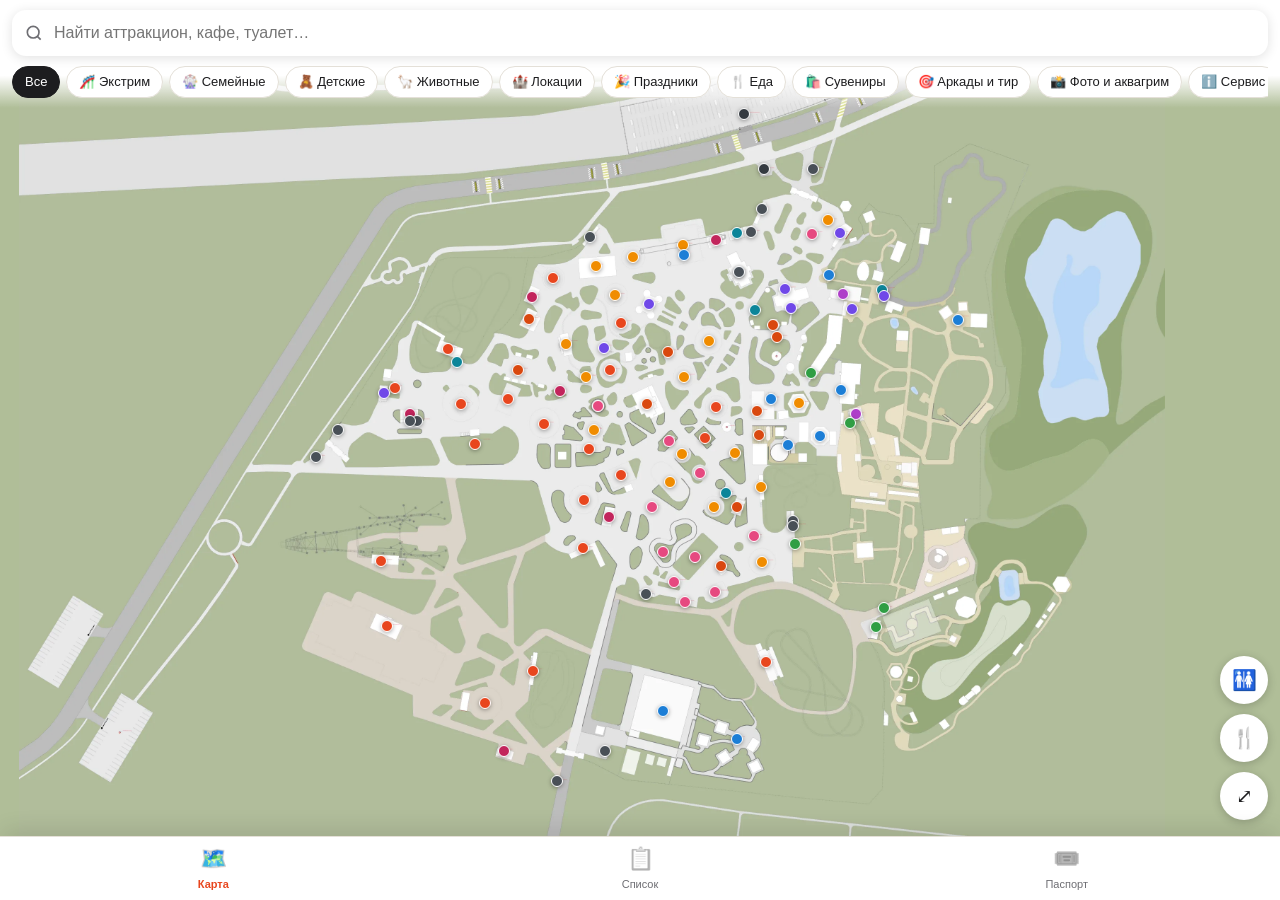
==== index.html @ 77285cb1 "api init" ====
<!doctype html>
<html lang="ru">
<head>
  <meta charset="utf-8">
  <meta name="viewport" content="width=device-width, initial-scale=1, maximum-scale=1, viewport-fit=cover">
  <meta name="theme-color" content="#e8461e">
  <meta name="apple-mobile-web-app-capable" content="yes">
  <meta name="apple-mobile-web-app-status-bar-style" content="black-translucent">
  <meta name="apple-mobile-web-app-title" content="Сказка">
  <title>Карта парка «Сказка»</title>
  <link rel="manifest" href="manifest.webmanifest">
  <link rel="icon" href="assets/icon-192.png">
  <link rel="apple-touch-icon" href="assets/icon-192.png">
  <link rel="stylesheet" href="vendor/leaflet/leaflet.css">
  <link rel="stylesheet" href="style.css">
</head>
<body>
  <header class="top">
    <div class="search">
      <svg viewBox="0 0 24 24" aria-hidden="true"><circle cx="11" cy="11" r="7"/><path d="m20 20-4-4"/></svg>
      <input id="q" type="search" placeholder="Найти аттракцион, кафе, туалет…" autocomplete="off">
      <button id="q-clear" class="icon-btn" aria-label="Очистить" hidden>×</button>
    </div>
    <div id="chips" class="chips" role="toolbar" aria-label="Категории"></div>
  </header>

  <main>
    <section id="view-map" class="view active">
      <div id="map"></div>
      <div class="fabs">
        <button class="fab" data-nearest="service" title="Ближайший туалет">🚻</button>
        <button class="fab" data-nearest="food" title="Ближайшее кафе">🍴</button>
        <button class="fab" id="fit" title="Весь парк">⤢</button>
      </div>
    </section>

    <section id="view-list" class="view">
      <div id="list" class="list"></div>
    </section>

    <section id="view-passport" class="view">
      <div class="passport">
        <div class="pass-head">
          <div class="pass-title">Сказочный паспорт</div>
          <p>Отмечайтесь на настоящих аттракционах парка и получайте бонусы в онлайн-игре «Парк Сказка».</p>
          <div class="progress"><div id="pass-bar"></div></div>
          <div id="pass-count" class="pass-count"></div>
        </div>
        <div id="rewards" class="rewards"></div>
        <h3>Мои отметки</h3>
        <div id="stamps" class="stamps"></div>
        <h3>Мой план на день</h3>
        <div id="plan" class="list compact"></div>
      </div>
    </section>
  </main>

  <div id="sheet" class="sheet" aria-hidden="true">
    <div class="grip"></div>
    <button id="sheet-close" class="icon-btn close" aria-label="Закрыть">×</button>
    <div id="sheet-body"></div>
  </div>

  <div id="toast" class="toast" role="status"></div>

  <nav class="tabs">
    <button class="tab active" data-view="map"><span>🗺️</span>Карта</button>
    <button class="tab" data-view="list"><span>📋</span>Список</button>
    <button class="tab" data-view="passport"><span>🎟️</span>Паспорт<b id="badge" hidden></b></button>
  </nav>

  <script src="vendor/leaflet/leaflet.js"></script>
  <script src="data.js"></script>
  <script src="app.js"></script>
</body>
</html>
---- vendor/leaflet/leaflet.css ----
/* required styles */

.leaflet-pane,
.leaflet-tile,
.leaflet-marker-icon,
.leaflet-marker-shadow,
.leaflet-tile-container,
.leaflet-pane > svg,
.leaflet-pane > canvas,
.leaflet-zoom-box,
.leaflet-image-layer,
.leaflet-layer {
	position: absolute;
	left: 0;
	top: 0;
	}
.leaflet-container {
	overflow: hidden;
	}
.leaflet-tile,
.leaflet-marker-icon,
.leaflet-marker-shadow {
	-webkit-user-select: none;
	   -moz-user-select: none;
	        user-select: none;
	  -webkit-user-drag: none;
	}
/* Prevents IE11 from highlighting tiles in blue */
.leaflet-tile::selection {
	background: transparent;
}
/* Safari renders non-retina tile on retina better with this, but Chrome is worse */
.leaflet-safari .leaflet-tile {
	image-rendering: -webkit-optimize-contrast;
	}
/* hack that prevents hw layers "stretching" when loading new tiles */
.leaflet-safari .leaflet-tile-container {
	width: 1600px;
	height: 1600px;
	-webkit-transform-origin: 0 0;
	}
.leaflet-marker-icon,
.leaflet-marker-shadow {
	display: block;
	}
/* .leaflet-container svg: reset svg max-width decleration shipped in Joomla! (joomla.org) 3.x */
/* .leaflet-container img: map is broken in FF if you have max-width: 100% on tiles */
.leaflet-container .leaflet-overlay-pane svg {
	max-width: none !important;
	max-height: none !important;
	}
.leaflet-container .leaflet-marker-pane img,
.leaflet-container .leaflet-shadow-pane img,
.leaflet-container .leaflet-tile-pane img,
.leaflet-container img.leaflet-image-layer,
.leaflet-container .leaflet-tile {
	max-width: none !important;
	max-height: none !important;
	width: auto;
	padding: 0;
	}

.leaflet-container img.leaflet-tile {
	/* See: https://bugs.chromium.org/p/chromium/issues/detail?id=600120 */
	mix-blend-mode: plus-lighter;
}

.leaflet-container.leaflet-touch-zoom {
	-ms-touch-action: pan-x pan-y;
	touch-action: pan-x pan-y;
	}
.leaflet-container.leaflet-touch-drag {
	-ms-touch-action: pinch-zoom;
	/* Fallback for FF which doesn't support pinch-zoom */
	touch-action: none;
	touch-action: pinch-zoom;
}
.leaflet-container.leaflet-touch-drag.leaflet-touch-zoom {
	-ms-touch-action: none;
	touch-action: none;
}
.leaflet-container {
	-webkit-tap-highlight-color: transparent;
}
.leaflet-container a {
	-webkit-tap-highlight-color: rgba(51, 181, 229, 0.4);
}
.leaflet-tile {
	filter: inherit;
	visibility: hidden;
	}
.leaflet-tile-loaded {
	visibility: inherit;
	}
.leaflet-zoom-box {
	width: 0;
	height: 0;
	-moz-box-sizing: border-box;
	     box-sizing: border-box;
	z-index: 800;
	}
/* workaround for https://bugzilla.mozilla.org/show_bug.cgi?id=888319 */
.leaflet-overlay-pane svg {
	-moz-user-select: none;
	}

.leaflet-pane         { z-index: 400; }

.leaflet-tile-pane    { z-index: 200; }
.leaflet-overlay-pane { z-index: 400; }
.leaflet-shadow-pane  { z-index: 500; }
.leaflet-marker-pane  { z-index: 600; }
.leaflet-tooltip-pane   { z-index: 650; }
.leaflet-popup-pane   { z-index: 700; }

.leaflet-map-pane canvas { z-index: 100; }
.leaflet-map-pane svg    { z-index: 200; }

.leaflet-vml-shape {
	width: 1px;
	height: 1px;
	}
.lvml {
	behavior: url(#default#VML);
	display: inline-block;
	position: absolute;
	}


/* control positioning */

.leaflet-control {
	position: relative;
	z-index: 800;
	pointer-events: visiblePainted; /* IE 9-10 doesn't have auto */
	pointer-events: auto;
	}
.leaflet-top,
.leaflet-bottom {
	position: absolute;
	z-index: 1000;
	pointer-events: none;
	}
.leaflet-top {
	top: 0;
	}
.leaflet-right {
	right: 0;
	}
.leaflet-bottom {
	bottom: 0;
	}
.leaflet-left {
	left: 0;
	}
.leaflet-control {
	float: left;
	clear: both;
	}
.leaflet-right .leaflet-control {
	float: right;
	}
.leaflet-top .leaflet-control {
	margin-top: 10px;
	}
.leaflet-bottom .leaflet-control {
	margin-bottom: 10px;
	}
.leaflet-left .leaflet-control {
	margin-left: 10px;
	}
.leaflet-right .leaflet-control {
	margin-right: 10px;
	}


/* zoom and fade animations */

.leaflet-fade-anim .leaflet-popup {
	opacity: 0;
	-webkit-transition: opacity 0.2s linear;
	   -moz-transition: opacity 0.2s linear;
	        transition: opacity 0.2s linear;
	}
.leaflet-fade-anim .leaflet-map-pane .leaflet-popup {
	opacity: 1;
	}
.leaflet-zoom-animated {
	-webkit-transform-origin: 0 0;
	    -ms-transform-origin: 0 0;
	        transform-origin: 0 0;
	}
svg.leaflet-zoom-animated {
	will-change: transform;
}

.leaflet-zoom-anim .leaflet-zoom-animated {
	-webkit-transition: -webkit-transform 0.25s cubic-bezier(0,0,0.25,1);
	   -moz-transition:    -moz-transform 0.25s cubic-bezier(0,0,0.25,1);
	        transition:         transform 0.25s cubic-bezier(0,0,0.25,1);
	}
.leaflet-zoom-anim .leaflet-tile,
.leaflet-pan-anim .leaflet-tile {
	-webkit-transition: none;
	   -moz-transition: none;
	        transition: none;
	}

.leaflet-zoom-anim .leaflet-zoom-hide {
	visibility: hidden;
	}


/* cursors */

.leaflet-interactive {
	cursor: pointer;
	}
.leaflet-grab {
	cursor: -webkit-grab;
	cursor:    -moz-grab;
	cursor:         grab;
	}
.leaflet-crosshair,
.leaflet-crosshair .leaflet-interactive {
	cursor: crosshair;
	}
.leaflet-popup-pane,
.leaflet-control {
	cursor: auto;
	}
.leaflet-dragging .leaflet-grab,
.leaflet-dragging .leaflet-grab .leaflet-interactive,
.leaflet-dragging .leaflet-marker-draggable {
	cursor: move;
	cursor: -webkit-grabbing;
	cursor:    -moz-grabbing;
	cursor:         grabbing;
	}

/* marker & overlays interactivity */
.leaflet-marker-icon,
.leaflet-marker-shadow,
.leaflet-image-layer,
.leaflet-pane > svg path,
.leaflet-tile-container {
	pointer-events: none;
	}

.leaflet-marker-icon.leaflet-interactive,
.leaflet-image-layer.leaflet-interactive,
.leaflet-pane > svg path.leaflet-interactive,
svg.leaflet-image-layer.leaflet-interactive path {
	pointer-events: visiblePainted; /* IE 9-10 doesn't have auto */
	pointer-events: auto;
	}

/* visual tweaks */

.leaflet-container {
	background: #ddd;
	outline-offset: 1px;
	}
.leaflet-container a {
	color: #0078A8;
	}
.leaflet-zoom-box {
	border: 2px dotted #38f;
	background: rgba(255,255,255,0.5);
	}


/* general typography */
.leaflet-container {
	font-family: "Helvetica Neue", Arial, Helvetica, sans-serif;
	font-size: 12px;
	font-size: 0.75rem;
	line-height: 1.5;
	}


/* general toolbar styles */

.leaflet-bar {
	box-shadow: 0 1px 5px rgba(0,0,0,0.65);
	border-radius: 4px;
	}
.leaflet-bar a {
	background-color: #fff;
	border-bottom: 1px solid #ccc;
	width: 26px;
	height: 26px;
	line-height: 26px;
	display: block;
	text-align: center;
	text-decoration: none;
	color: black;
	}
.leaflet-bar a,
.leaflet-control-layers-toggle {
	background-position: 50% 50%;
	background-repeat: no-repeat;
	display: block;
	}
.leaflet-bar a:hover,
.leaflet-bar a:focus {
	background-color: #f4f4f4;
	}
.leaflet-bar a:first-child {
	border-top-left-radius: 4px;
	border-top-right-radius: 4px;
	}
.leaflet-bar a:last-child {
	border-bottom-left-radius: 4px;
	border-bottom-right-radius: 4px;
	border-bottom: none;
	}
.leaflet-bar a.leaflet-disabled {
	cursor: default;
	background-color: #f4f4f4;
	color: #bbb;
	}

.leaflet-touch .leaflet-bar a {
	width: 30px;
	height: 30px;
	line-height: 30px;
	}
.leaflet-touch .leaflet-bar a:first-child {
	border-top-left-radius: 2px;
	border-top-right-radius: 2px;
	}
.leaflet-touch .leaflet-bar a:last-child {
	border-bottom-left-radius: 2px;
	border-bottom-right-radius: 2px;
	}

/* zoom control */

.leaflet-control-zoom-in,
.leaflet-control-zoom-out {
	font: bold 18px 'Lucida Console', Monaco, monospace;
	text-indent: 1px;
	}

.leaflet-touch .leaflet-control-zoom-in, .leaflet-touch .leaflet-control-zoom-out  {
	font-size: 22px;
	}


/* layers control */

.leaflet-control-layers {
	box-shadow: 0 1px 5px rgba(0,0,0,0.4);
	background: #fff;
	border-radius: 5px;
	}
.leaflet-control-layers-toggle {
	background-image: url(images/layers.png);
	width: 36px;
	height: 36px;
	}
.leaflet-retina .leaflet-control-layers-toggle {
	background-image: url(images/layers-2x.png);
	background-size: 26px 26px;
	}
.leaflet-touch .leaflet-control-layers-toggle {
	width: 44px;
	height: 44px;
	}
.leaflet-control-layers .leaflet-control-layers-list,
.leaflet-control-layers-expanded .leaflet-control-layers-toggle {
	display: none;
	}
.leaflet-control-layers-expanded .leaflet-control-layers-list {
	display: block;
	position: relative;
	}
.leaflet-control-layers-expanded {
	padding: 6px 10px 6px 6px;
	color: #333;
	background: #fff;
	}
.leaflet-control-layers-scrollbar {
	overflow-y: scroll;
	overflow-x: hidden;
	padding-right: 5px;
	}
.leaflet-control-layers-selector {
	margin-top: 2px;
	position: relative;
	top: 1px;
	}
.leaflet-control-layers label {
	display: block;
	font-size: 13px;
	font-size: 1.08333em;
	}
.leaflet-control-layers-separator {
	height: 0;
	border-top: 1px solid #ddd;
	margin: 5px -10px 5px -6px;
	}

/* Default icon URLs */
.leaflet-default-icon-path { /* used only in path-guessing heuristic, see L.Icon.Default */
	background-image: url(images/marker-icon.png);
	}


/* attribution and scale controls */

.leaflet-container .leaflet-control-attribution {
	background: #fff;
	background: rgba(255, 255, 255, 0.8);
	margin: 0;
	}
.leaflet-control-attribution,
.leaflet-control-scale-line {
	padding: 0 5px;
	color: #333;
	line-height: 1.4;
	}
.leaflet-control-attribution a {
	text-decoration: none;
	}
.leaflet-control-attribution a:hover,
.leaflet-control-attribution a:focus {
	text-decoration: underline;
	}
.leaflet-attribution-flag {
	display: inline !important;
	vertical-align: baseline !important;
	width: 1em;
	height: 0.6669em;
	}
.leaflet-left .leaflet-control-scale {
	margin-left: 5px;
	}
.leaflet-bottom .leaflet-control-scale {
	margin-bottom: 5px;
	}
.leaflet-control-scale-line {
	border: 2px solid #777;
	border-top: none;
	line-height: 1.1;
	padding: 2px 5px 1px;
	white-space: nowrap;
	-moz-box-sizing: border-box;
	     box-sizing: border-box;
	background: rgba(255, 255, 255, 0.8);
	text-shadow: 1px 1px #fff;
	}
.leaflet-control-scale-line:not(:first-child) {
	border-top: 2px solid #777;
	border-bottom: none;
	margin-top: -2px;
	}
.leaflet-control-scale-line:not(:first-child):not(:last-child) {
	border-bottom: 2px solid #777;
	}

.leaflet-touch .leaflet-control-attribution,
.leaflet-touch .leaflet-control-layers,
.leaflet-touch .leaflet-bar {
	box-shadow: none;
	}
.leaflet-touch .leaflet-control-layers,
.leaflet-touch .leaflet-bar {
	border: 2px solid rgba(0,0,0,0.2);
	background-clip: padding-box;
	}


/* popup */

.leaflet-popup {
	position: absolute;
	text-align: center;
	margin-bottom: 20px;
	}
.leaflet-popup-content-wrapper {
	padding: 1px;
	text-align: left;
	border-radius: 12px;
	}
.leaflet-popup-content {
	margin: 13px 24px 13px 20px;
	line-height: 1.3;
	font-size: 13px;
	font-size: 1.08333em;
	min-height: 1px;
	}
.leaflet-popup-content p {
	margin: 17px 0;
	margin: 1.3em 0;
	}
.leaflet-popup-tip-container {
	width: 40px;
	height: 20px;
	position: absolute;
	left: 50%;
	margin-top: -1px;
	margin-left: -20px;
	overflow: hidden;
	pointer-events: none;
	}
.leaflet-popup-tip {
	width: 17px;
	height: 17px;
	padding: 1px;

	margin: -10px auto 0;
	pointer-events: auto;

	-webkit-transform: rotate(45deg);
	   -moz-transform: rotate(45deg);
	    -ms-transform: rotate(45deg);
	        transform: rotate(45deg);
	}
.leaflet-popup-content-wrapper,
.leaflet-popup-tip {
	background: white;
	color: #333;
	box-shadow: 0 3px 14px rgba(0,0,0,0.4);
	}
.leaflet-container a.leaflet-popup-close-button {
	position: absolute;
	top: 0;
	right: 0;
	border: none;
	text-align: center;
	width: 24px;
	height: 24px;
	font: 16px/24px Tahoma, Verdana, sans-serif;
	color: #757575;
	text-decoration: none;
	background: transparent;
	}
.leaflet-container a.leaflet-popup-close-button:hover,
.leaflet-container a.leaflet-popup-close-button:focus {
	color: #585858;
	}
.leaflet-popup-scrolled {
	overflow: auto;
	}

.leaflet-oldie .leaflet-popup-content-wrapper {
	-ms-zoom: 1;
	}
.leaflet-oldie .leaflet-popup-tip {
	width: 24px;
	margin: 0 auto;

	-ms-filter: "progid:DXImageTransform.Microsoft.Matrix(M11=0.70710678, M12=0.70710678, M21=-0.70710678, M22=0.70710678)";
	filter: progid:DXImageTransform.Microsoft.Matrix(M11=0.70710678, M12=0.70710678, M21=-0.70710678, M22=0.70710678);
	}

.leaflet-oldie .leaflet-control-zoom,
.leaflet-oldie .leaflet-control-layers,
.leaflet-oldie .leaflet-popup-content-wrapper,
.leaflet-oldie .leaflet-popup-tip {
	border: 1px solid #999;
	}


/* div icon */

.leaflet-div-icon {
	background: #fff;
	border: 1px solid #666;
	}


/* Tooltip */
/* Base styles for the element that has a tooltip */
.leaflet-tooltip {
	position: absolute;
	padding: 6px;
	background-color: #fff;
	border: 1px solid #fff;
	border-radius: 3px;
	color: #222;
	white-space: nowrap;
	-webkit-user-select: none;
	-moz-user-select: none;
	-ms-user-select: none;
	user-select: none;
	pointer-events: none;
	box-shadow: 0 1px 3px rgba(0,0,0,0.4);
	}
.leaflet-tooltip.leaflet-interactive {
	cursor: pointer;
	pointer-events: auto;
	}
.leaflet-tooltip-top:before,
.leaflet-tooltip-bottom:before,
.leaflet-tooltip-left:before,
.leaflet-tooltip-right:before {
	position: absolute;
	pointer-events: none;
	border: 6px solid transparent;
	background: transparent;
	content: "";
	}

/* Directions */

.leaflet-tooltip-bottom {
	margin-top: 6px;
}
.leaflet-tooltip-top {
	margin-top: -6px;
}
.leaflet-tooltip-bottom:before,
.leaflet-tooltip-top:before {
	left: 50%;
	margin-left: -6px;
	}
.leaflet-tooltip-top:before {
	bottom: 0;
	margin-bottom: -12px;
	border-top-color: #fff;
	}
.leaflet-tooltip-bottom:before {
	top: 0;
	margin-top: -12px;
	margin-left: -6px;
	border-bottom-color: #fff;
	}
.leaflet-tooltip-left {
	margin-left: -6px;
}
.leaflet-tooltip-right {
	margin-left: 6px;
}
.leaflet-tooltip-left:before,
.leaflet-tooltip-right:before {
	top: 50%;
	margin-top: -6px;
	}
.leaflet-tooltip-left:before {
	right: 0;
	margin-right: -12px;
	border-left-color: #fff;
	}
.leaflet-tooltip-right:before {
	left: 0;
	margin-left: -12px;
	border-right-color: #fff;
	}

/* Printing */

@media print {
	/* Prevent printers from removing background-images of controls. */
	.leaflet-control {
		-webkit-print-color-adjust: exact;
		print-color-adjust: exact;
		}
	}
---- style.css ----
:root {
  --brand: #e8461e;
  --ink: #1d1d1f;
  --muted: #6e6e73;
  --bg: #ffffff;
  --panel: #f5f3ef;
  --line: #e4e0d8;
  --tab-h: 64px;
  --safe-b: env(safe-area-inset-bottom, 0px);
  --safe-t: env(safe-area-inset-top, 0px);
}
* { box-sizing: border-box; -webkit-tap-highlight-color: transparent; }
html, body { margin: 0; height: 100%; overflow: hidden; }
body {
  font: 15px/1.4 -apple-system, BlinkMacSystemFont, "Segoe UI", Roboto, sans-serif;
  color: var(--ink); background: var(--bg);
}
button { font: inherit; color: inherit; cursor: pointer; }

/* Шапка */
.top {
  position: fixed; inset: 0 0 auto 0; z-index: 1000;
  padding: calc(var(--safe-t) + 10px) 12px 8px;
  background: linear-gradient(#fff 70%, rgba(255,255,255,0));
}
.search {
  display: flex; align-items: center; gap: 8px; height: 46px; padding: 0 12px;
  background: #fff; border-radius: 14px; box-shadow: 0 2px 12px rgba(0,0,0,.12);
}
.search svg { width: 20px; height: 20px; fill: none; stroke: var(--muted); stroke-width: 2; flex: none; }
.search input { flex: 1; border: 0; outline: 0; font-size: 16px; background: none; min-width: 0; }
.search input::-webkit-search-cancel-button { display: none; }
.icon-btn { border: 0; background: none; font-size: 24px; line-height: 1; color: var(--muted); padding: 4px 6px; }
.chips { display: flex; gap: 6px; overflow-x: auto; padding: 10px 0 2px; scrollbar-width: none; }
.chips::-webkit-scrollbar { display: none; }
.chip {
  flex: none; border: 1px solid var(--line); background: #fff; border-radius: 999px;
  padding: 6px 12px; font-size: 13px; white-space: nowrap;
}
.chip.on { background: var(--ink); border-color: var(--ink); color: #fff; }

/* Экраны */
main { position: fixed; inset: 0 0 calc(var(--tab-h) + var(--safe-b)) 0; }
.view { position: absolute; inset: 0; display: none; }
.view.active { display: block; }
#view-list, #view-passport { overflow-y: auto; padding-top: calc(var(--safe-t) + 112px); }
#view-passport { padding-top: calc(var(--safe-t) + 16px); }
body.passport-open .top { display: none; }
#map { position: absolute; inset: 0; background: #b0be98; }

/* Маркеры */
.pin { background: none; border: 0; }
.pin-dot {
  position: absolute; left: 50%; top: 50%; transform: translate(-50%, -50%);
  width: 30px; height: 30px; border-radius: 50%; border: 2px solid #fff;
  background: var(--c); box-shadow: 0 1px 4px rgba(0,0,0,.35);
  display: grid; place-items: center; font-size: 15px; transition: width .15s, height .15s;
}
.pin-lbl {
  position: absolute; left: 50%; top: calc(50% + 18px); transform: translateX(-50%);
  white-space: nowrap; font-size: 11px; font-weight: 600; color: var(--ink);
  text-shadow: 0 0 3px #fff, 0 0 3px #fff, 0 0 3px #fff; display: none; pointer-events: none;
}
.z-high .pin-lbl { display: block; }
.z-low .pin-dot { width: 12px; height: 12px; font-size: 0; border-width: 1.5px; }
.pin.sel .pin-dot { width: 40px; height: 40px; font-size: 20px; box-shadow: 0 0 0 4px rgba(232,70,30,.35); }
.pin.sel .pin-lbl { display: block; }
.pin.done .pin-dot::after {
  content: "✓"; position: absolute; right: -5px; top: -5px; width: 15px; height: 15px; border-radius: 50%;
  background: #1f9d55; color: #fff; font-size: 10px; display: grid; place-items: center; border: 1.5px solid #fff;
}
.z-low .pin.done .pin-dot::after { display: none; }
.pin.dim { opacity: .18; pointer-events: none; }

.fabs { position: absolute; right: 12px; bottom: 16px; z-index: 900; display: flex; flex-direction: column; gap: 10px; }
.fab {
  width: 48px; height: 48px; border-radius: 50%; border: 0; background: #fff; font-size: 20px;
  box-shadow: 0 2px 10px rgba(0,0,0,.2);
}

/* Нижние вкладки */
.tabs {
  position: fixed; inset: auto 0 0 0; z-index: 1100; display: flex;
  height: calc(var(--tab-h) + var(--safe-b)); padding-bottom: var(--safe-b);
  background: #fff; border-top: 1px solid var(--line);
}
.tab {
  flex: 1; border: 0; background: none; font-size: 11px; color: var(--muted); position: relative;
  display: flex; flex-direction: column; align-items: center; justify-content: center; gap: 2px;
}
.tab span { font-size: 22px; filter: grayscale(1); opacity: .6; }
.tab.active { color: var(--brand); font-weight: 600; }
.tab.active span { filter: none; opacity: 1; }
.tab b {
  position: absolute; top: 6px; left: calc(50% + 8px); background: var(--brand); color: #fff;
  font-size: 10px; border-radius: 9px; padding: 1px 6px;
}

/* Карточка объекта */
.sheet {
  position: fixed; left: 0; right: 0; bottom: calc(var(--tab-h) + var(--safe-b)); z-index: 1050;
  max-height: 62vh; overflow-y: auto; background: #fff; border-radius: 20px 20px 0 0;
  box-shadow: 0 -4px 24px rgba(0,0,0,.18); transform: translateY(110%); transition: transform .25s ease;
}
.sheet.open { transform: none; }
.grip { width: 40px; height: 5px; border-radius: 3px; background: var(--line); margin: 8px auto 0; }
.close { position: absolute; right: 8px; top: 6px; z-index: 2; background: rgba(255,255,255,.85); border-radius: 50%; width: 36px; height: 36px; }
.photo { width: 100%; aspect-ratio: 2 / 1; object-fit: cover; display: block; margin-top: 8px; background: var(--panel); }
.sheet-in { padding: 14px 16px 18px; }
.sheet h2 { margin: 0 0 4px; font-size: 21px; }
.tags { display: flex; gap: 6px; flex-wrap: wrap; margin-bottom: 8px; }
.tag { font-size: 12px; padding: 2px 8px; border-radius: 6px; background: var(--panel); }
.note { color: var(--muted); margin: 0 0 10px; }
.hint { background: #fff4ef; border-radius: 12px; padding: 10px 12px; font-size: 13px; margin: 10px 0; }
.actions { display: grid; grid-template-columns: 1fr 1fr; gap: 8px; margin-top: 12px; }
.btn {
  border: 1px solid var(--line); background: #fff; border-radius: 12px; padding: 11px 10px; font-weight: 600; font-size: 14px;
}
.btn.primary { background: var(--brand); border-color: var(--brand); color: #fff; }
.btn.ok { background: #1f9d55; border-color: #1f9d55; color: #fff; }
.btn.wide { grid-column: 1 / -1; }
.near { margin-top: 14px; }
.near h4 { margin: 0 0 6px; font-size: 13px; color: var(--muted); font-weight: 600; }

/* Списки */
.list { padding: 0 12px 24px; }
.group-h { font-size: 13px; text-transform: uppercase; letter-spacing: .04em; color: var(--muted); margin: 18px 4px 6px; }
.row {
  display: flex; align-items: center; gap: 12px; width: 100%; text-align: left;
  border: 0; background: none; padding: 8px 4px; border-bottom: 1px solid var(--line);
}
.row img, .row .ph { width: 56px; height: 56px; border-radius: 10px; object-fit: cover; flex: none; background: var(--panel); display: grid; place-items: center; font-size: 22px; }
.row .t { flex: 1; min-width: 0; }
.row .t b { display: block; font-weight: 600; }
.row .t small { color: var(--muted); }
.row .st { font-size: 18px; }
.compact .row img, .compact .row .ph { width: 40px; height: 40px; }
.empty { color: var(--muted); padding: 24px 4px; text-align: center; }

/* Паспорт */
.passport { padding: 0 16px 24px; }
.pass-head { background: var(--brand); color: #fff; border-radius: 18px; padding: 18px; }
.pass-title { font-size: 22px; font-weight: 800; }
.pass-head p { margin: 6px 0 12px; opacity: .92; font-size: 14px; }
.progress { height: 10px; background: rgba(255,255,255,.3); border-radius: 5px; overflow: hidden; }
#pass-bar { height: 100%; background: #fff; width: 0; transition: width .3s; }
.pass-count { margin-top: 8px; font-weight: 600; }
.passport h3 { margin: 22px 0 8px; }
.rewards { display: grid; gap: 8px; margin-top: 14px; }
.reward { display: flex; gap: 12px; align-items: center; border: 1px dashed var(--line); border-radius: 14px; padding: 12px; }
.reward .ic { font-size: 26px; }
.reward .t { flex: 1; }
.reward small { color: var(--muted); display: block; }
.reward.got { border-style: solid; border-color: #1f9d55; background: #effaf3; }
.code { font-family: ui-monospace, Menlo, monospace; font-weight: 700; letter-spacing: .08em; }
.stamps { display: grid; grid-template-columns: repeat(auto-fill, minmax(72px, 1fr)); gap: 10px; }
.stamp { text-align: center; font-size: 11px; border: 0; background: none; padding: 0; }
.stamp .s {
  width: 64px; height: 64px; margin: 0 auto 4px; border-radius: 50%; border: 3px solid var(--c);
  display: grid; place-items: center; font-size: 26px; transform: rotate(-8deg); background: #fff;
}

.toast {
  position: fixed; left: 50%; bottom: calc(var(--tab-h) + var(--safe-b) + 16px); z-index: 1200;
  transform: translate(-50%, 20px); opacity: 0; transition: .25s; pointer-events: none;
  background: var(--ink); color: #fff; padding: 10px 16px; border-radius: 12px; font-size: 14px; max-width: 90vw; text-align: center;
}
.toast.show { opacity: 1; transform: translate(-50%, 0); }
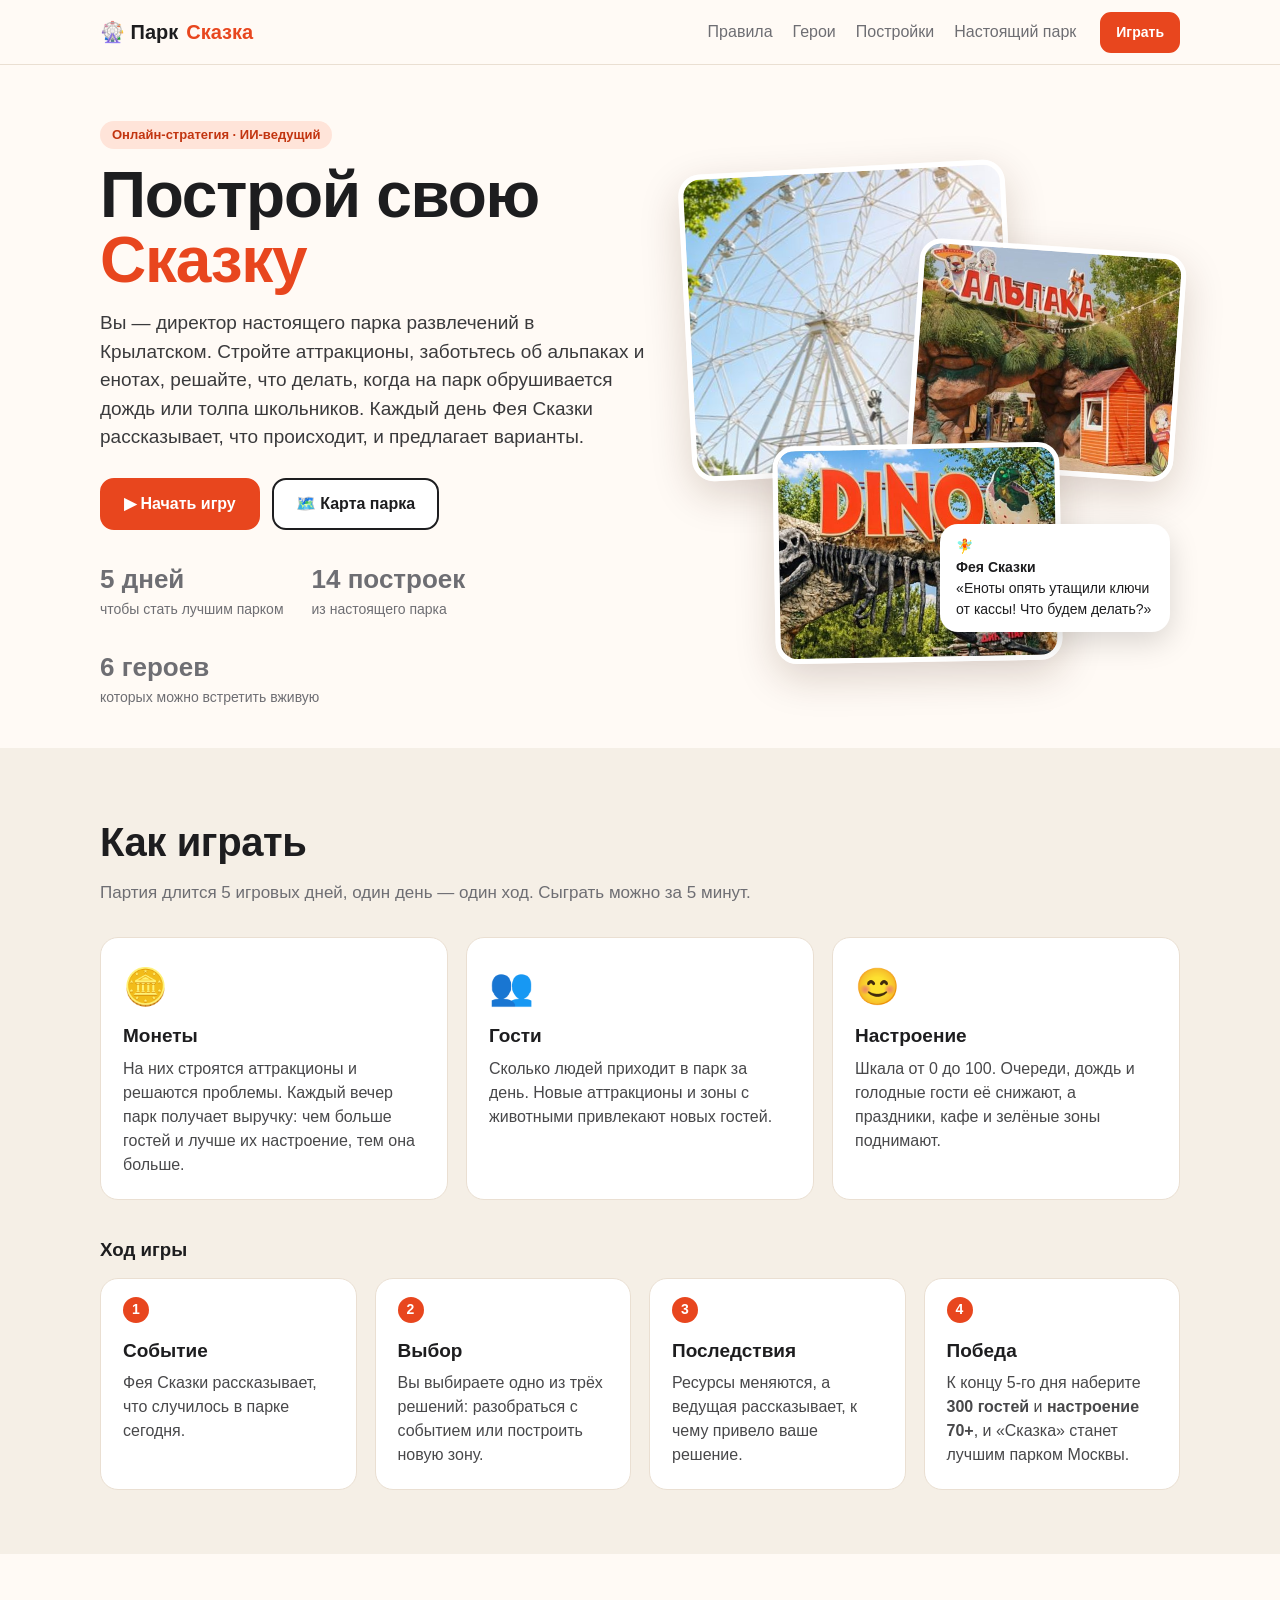
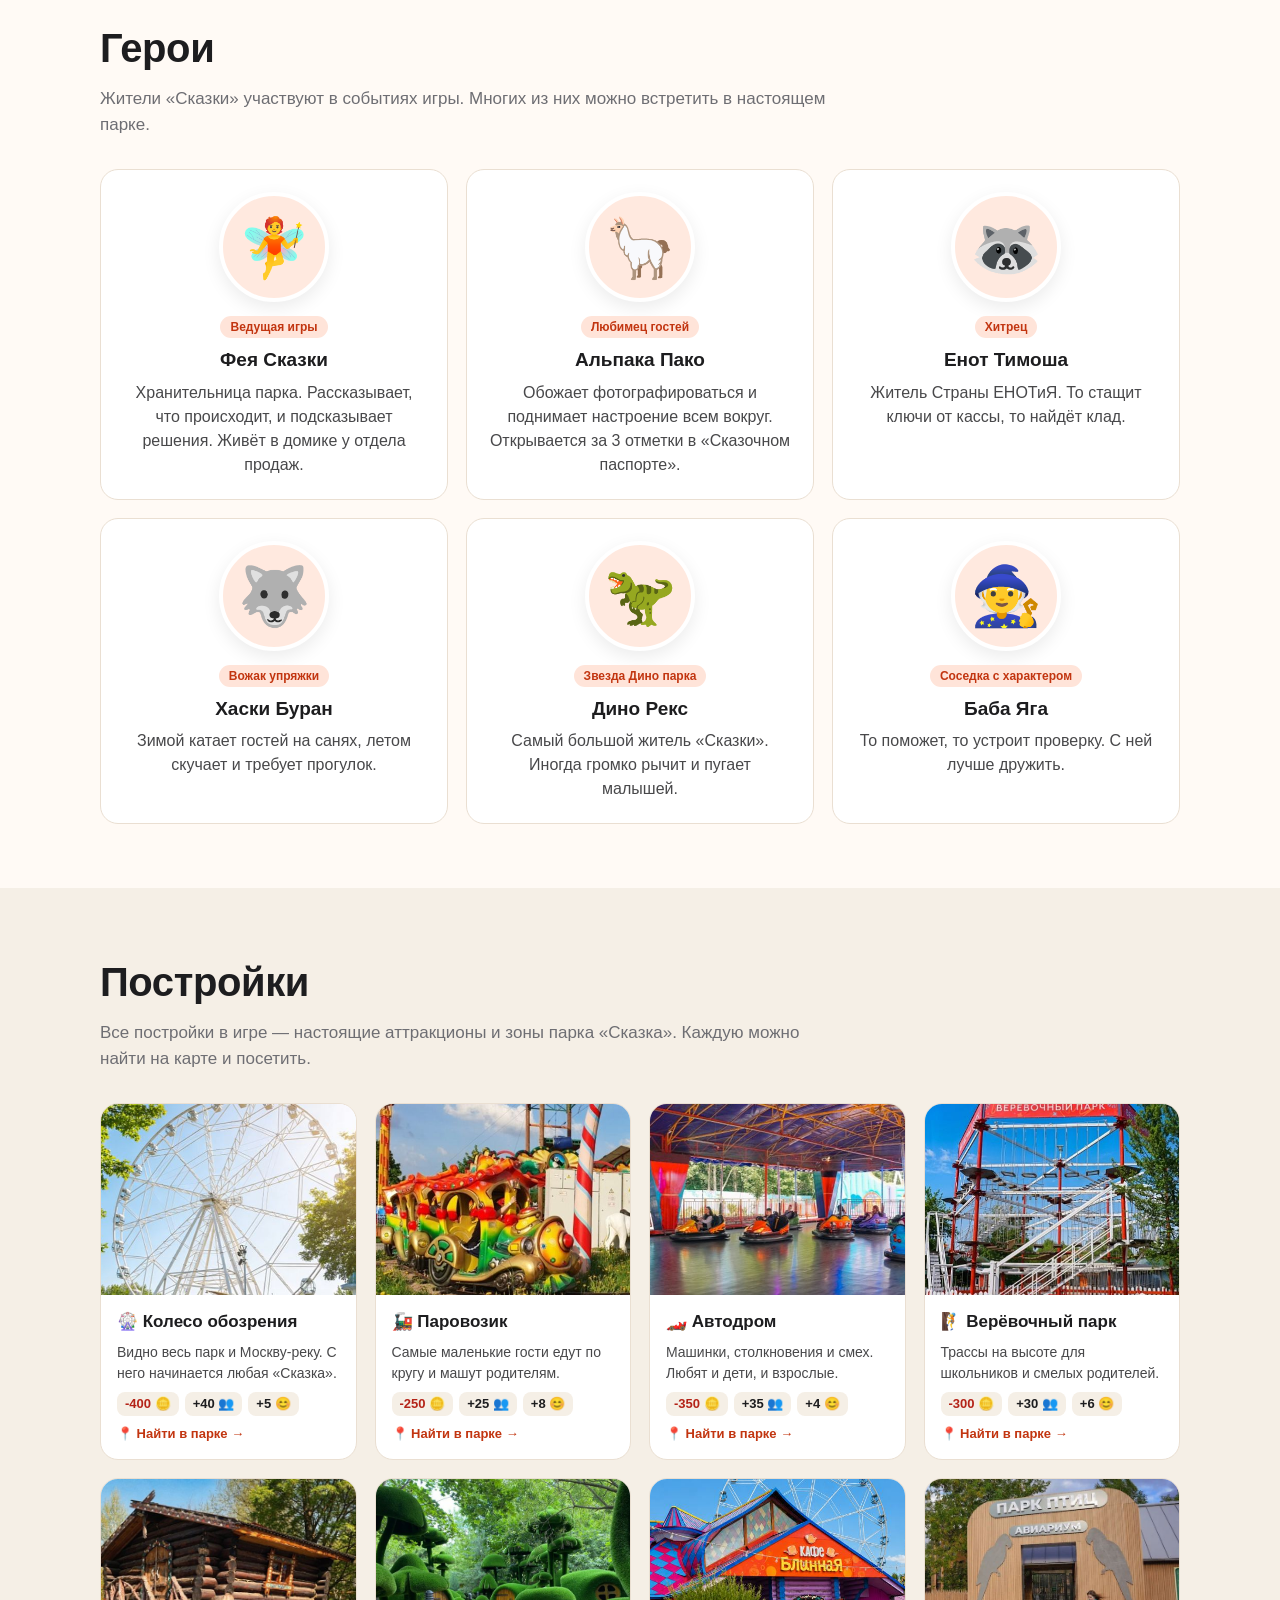
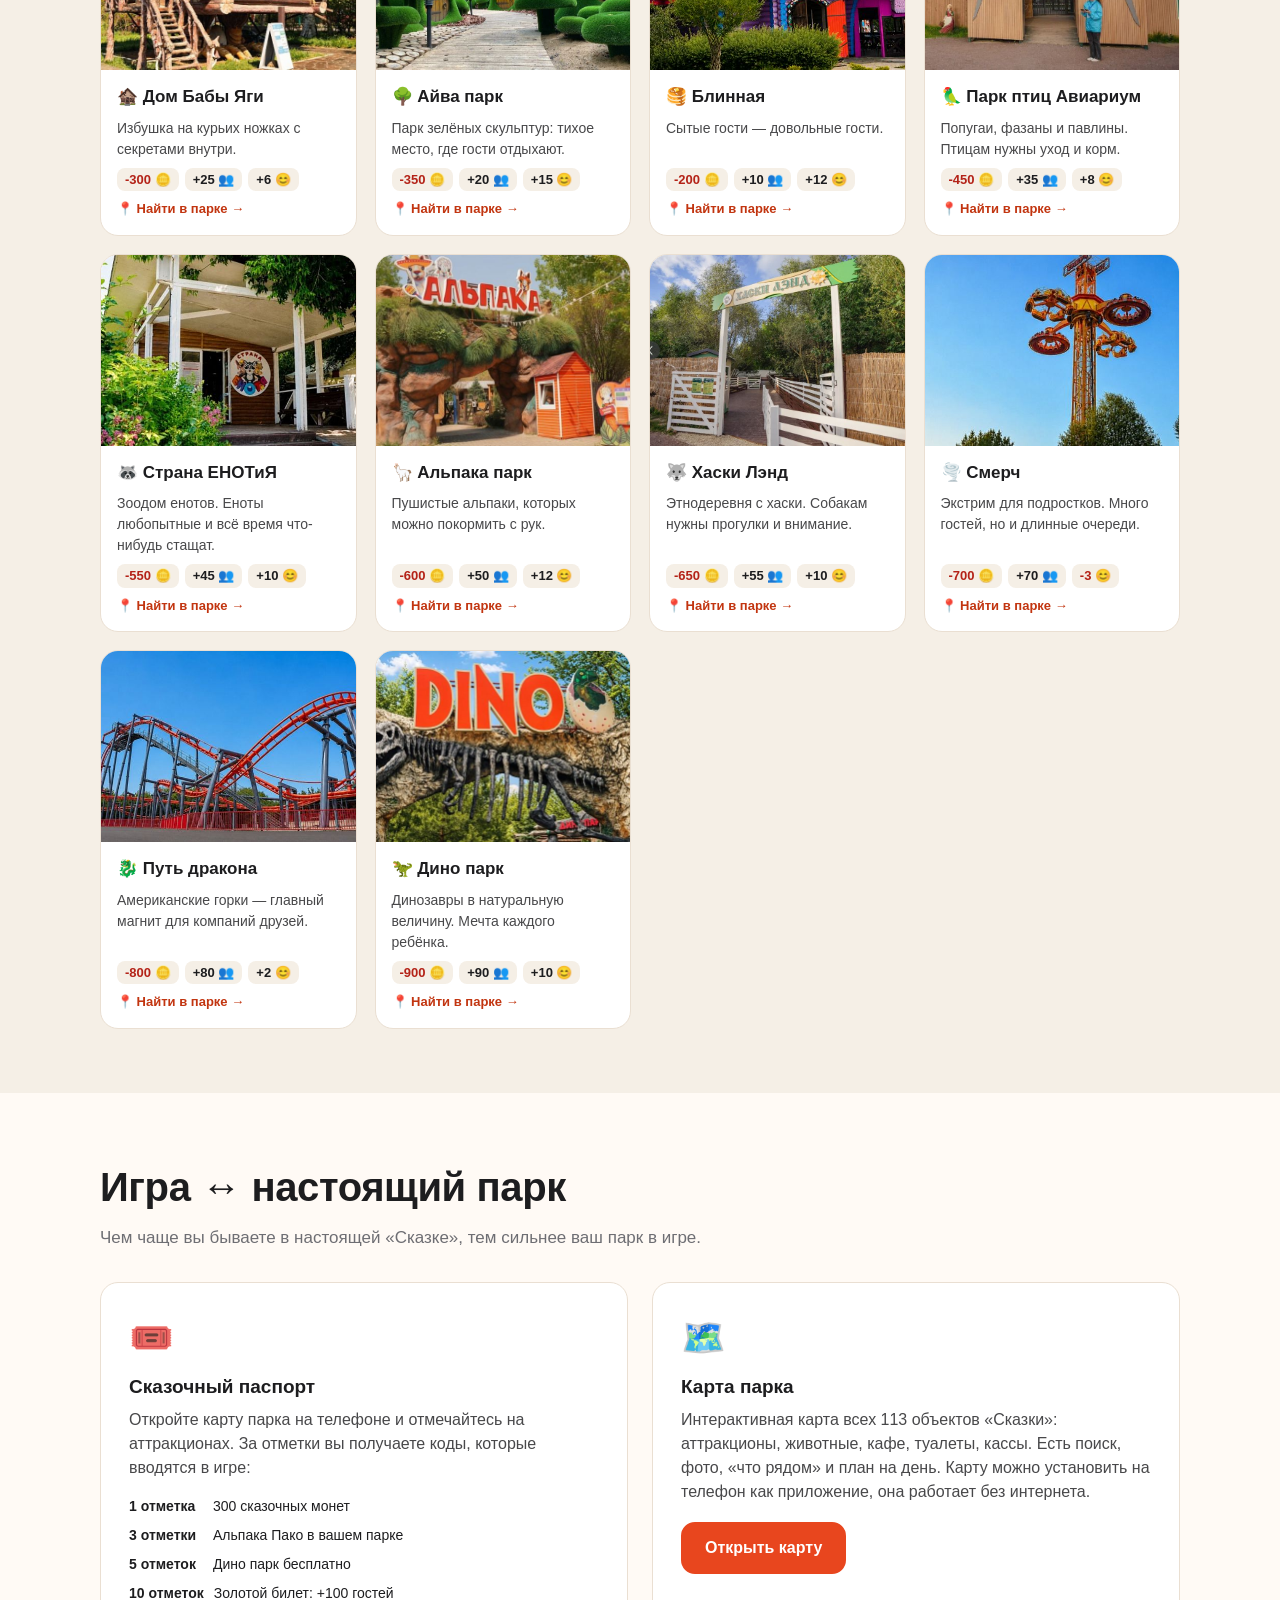
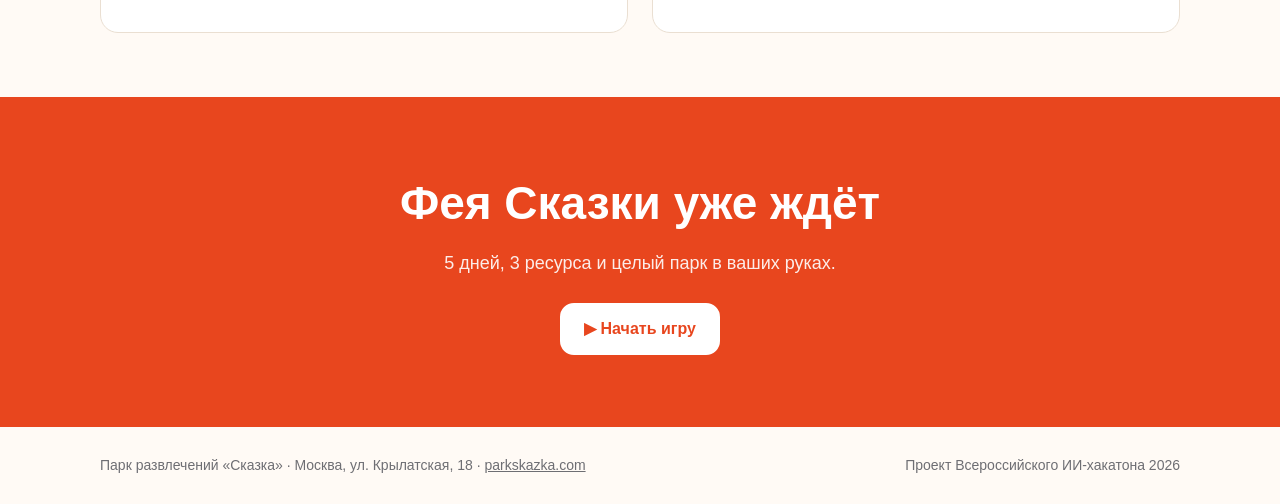
==== commit 76719973: "db" ====
--- a/index.html
+++ b/index.html
@@ -2,75 +2,138 @@
 <html lang="ru">
 <head>
   <meta charset="utf-8">
-  <meta name="viewport" content="width=device-width, initial-scale=1, maximum-scale=1, viewport-fit=cover">
+  <meta name="viewport" content="width=device-width, initial-scale=1">
   <meta name="theme-color" content="#e8461e">
-  <meta name="apple-mobile-web-app-capable" content="yes">
-  <meta name="apple-mobile-web-app-status-bar-style" content="black-translucent">
-  <meta name="apple-mobile-web-app-title" content="Сказка">
-  <title>Карта парка «Сказка»</title>
-  <link rel="manifest" href="manifest.webmanifest">
-  <link rel="icon" href="assets/icon-192.png">
-  <link rel="apple-touch-icon" href="assets/icon-192.png">
-  <link rel="stylesheet" href="vendor/leaflet/leaflet.css">
-  <link rel="stylesheet" href="style.css">
+  <title>Парк Сказка — онлайн-стратегия</title>
+  <meta name="description" content="Онлайн-стратегия о настоящем парке развлечений «Сказка» в Крылатском: стройте аттракционы, ухаживайте за животными, привлекайте гостей вместе с ИИ-ведущей Феей Сказки.">
+  <link rel="icon" href="map/assets/icon-192.png">
+  <link rel="stylesheet" href="site.css">
 </head>
 <body>
-  <header class="top">
-    <div class="search">
-      <svg viewBox="0 0 24 24" aria-hidden="true"><circle cx="11" cy="11" r="7"/><path d="m20 20-4-4"/></svg>
-      <input id="q" type="search" placeholder="Найти аттракцион, кафе, туалет…" autocomplete="off">
-      <button id="q-clear" class="icon-btn" aria-label="Очистить" hidden>×</button>
+  <header class="nav">
+    <div class="wrap">
+      <a class="logo" href="#">🎡 Парк <b>Сказка</b></a>
+      <nav>
+        <a href="#rules">Правила</a>
+        <a href="#heroes">Герои</a>
+        <a href="#buildings">Постройки</a>
+        <a href="#real">Настоящий парк</a>
+      </nav>
+      <a class="btn primary small" href="play.html">Играть</a>
     </div>
-    <div id="chips" class="chips" role="toolbar" aria-label="Категории"></div>
   </header>
 
-  <main>
-    <section id="view-map" class="view active">
-      <div id="map"></div>
-      <div class="fabs">
-        <button class="fab" data-nearest="service" title="Ближайший туалет">🚻</button>
-        <button class="fab" data-nearest="food" title="Ближайшее кафе">🍴</button>
-        <button class="fab" id="fit" title="Весь парк">⤢</button>
+  <section class="hero">
+    <div class="wrap">
+      <div>
+        <span class="kicker">Онлайн-стратегия · ИИ-ведущий</span>
+        <h1>Построй свою <span>Сказку</span></h1>
+        <p class="lead">Вы — директор настоящего парка развлечений в Крылатском. Стройте аттракционы, заботьтесь об альпаках и енотах, решайте, что делать, когда на парк обрушивается дождь или толпа школьников. Каждый день Фея Сказки рассказывает, что происходит, и предлагает варианты.</p>
+        <div class="cta">
+          <a class="btn primary" href="play.html">▶ Начать игру</a>
+          <a class="btn" href="map/">🗺️ Карта парка</a>
+        </div>
+        <div class="stats">
+          <div><b>5 дней</b>чтобы стать лучшим парком</div>
+          <div><b>14 построек</b>из настоящего парка</div>
+          <div><b>6 героев</b>которых можно встретить вживую</div>
+        </div>
       </div>
-    </section>
+      <div class="collage">
+        <img src="map/assets/photos/028.jpg" alt="Колесо обозрения">
+        <img src="map/assets/photos/049.jpg" alt="Альпака парк">
+        <img src="map/assets/photos/057.jpg" alt="Дино парк">
+        <div class="bubble">🧚 <b>Фея Сказки</b>«Еноты опять утащили ключи от кассы! Что будем делать?»</div>
+      </div>
+    </div>
+  </section>
 
-    <section id="view-list" class="view">
-      <div id="list" class="list"></div>
-    </section>
+  <section class="block alt" id="rules">
+    <div class="wrap">
+      <h2>Как играть</h2>
+      <p class="sub">Партия длится 5 игровых дней, один день — один ход. Сыграть можно за 5 минут.</p>
+      <div class="grid g3">
+        <div class="card"><div class="big">🪙</div><h3>Монеты</h3><p>На них строятся аттракционы и решаются проблемы. Каждый вечер парк получает выручку: чем больше гостей и лучше их настроение, тем она больше.</p></div>
+        <div class="card"><div class="big">👥</div><h3>Гости</h3><p>Сколько людей приходит в парк за день. Новые аттракционы и зоны с животными привлекают новых гостей.</p></div>
+        <div class="card"><div class="big">😊</div><h3>Настроение</h3><p>Шкала от 0 до 100. Очереди, дождь и голодные гости её снижают, а праздники, кафе и зелёные зоны поднимают.</p></div>
+      </div>
+      <h3 style="margin:36px 0 14px">Ход игры</h3>
+      <div class="grid g4 steps">
+        <div class="card"><h3>Событие</h3><p>Фея Сказки рассказывает, что случилось в парке сегодня.</p></div>
+        <div class="card"><h3>Выбор</h3><p>Вы выбираете одно из трёх решений: разобраться с событием или построить новую зону.</p></div>
+        <div class="card"><h3>Последствия</h3><p>Ресурсы меняются, а ведущая рассказывает, к чему привело ваше решение.</p></div>
+        <div class="card"><h3>Победа</h3><p>К концу 5-го дня наберите <b>300 гостей</b> и <b>настроение 70+</b>, и «Сказка» станет лучшим парком Москвы.</p></div>
+      </div>
+    </div>
+  </section>
 
-    <section id="view-passport" class="view">
-      <div class="passport">
-        <div class="pass-head">
-          <div class="pass-title">Сказочный паспорт</div>
-          <p>Отмечайтесь на настоящих аттракционах парка и получайте бонусы в онлайн-игре «Парк Сказка».</p>
-          <div class="progress"><div id="pass-bar"></div></div>
-          <div id="pass-count" class="pass-count"></div>
+  <section class="block" id="heroes">
+    <div class="wrap">
+      <h2>Герои</h2>
+      <p class="sub">Жители «Сказки» участвуют в событиях игры. Многих из них можно встретить в настоящем парке.</p>
+      <div class="grid g3" id="heroes-grid"></div>
+    </div>
+  </section>
+
+  <section class="block alt" id="buildings">
+    <div class="wrap">
+      <h2>Постройки</h2>
+      <p class="sub">Все постройки в игре — настоящие аттракционы и зоны парка «Сказка». Каждую можно найти на карте и посетить.</p>
+      <div class="grid g4" id="buildings-grid"></div>
+    </div>
+  </section>
+
+  <section class="block" id="real">
+    <div class="wrap">
+      <h2>Игра ↔ настоящий парк</h2>
+      <p class="sub">Чем чаще вы бываете в настоящей «Сказке», тем сильнее ваш парк в игре.</p>
+      <div class="real">
+        <div class="card">
+          <div class="big">🎟️</div>
+          <h3>Сказочный паспорт</h3>
+          <p>Откройте карту парка на телефоне и отмечайтесь на аттракционах. За отметки вы получаете коды, которые вводятся в игре:</p>
+          <div class="codes" id="codes"></div>
         </div>
-        <div id="rewards" class="rewards"></div>
-        <h3>Мои отметки</h3>
-        <div id="stamps" class="stamps"></div>
-        <h3>Мой план на день</h3>
-        <div id="plan" class="list compact"></div>
+        <div class="card">
+          <div class="big">🗺️</div>
+          <h3>Карта парка</h3>
+          <p>Интерактивная карта всех 113 объектов «Сказки»: аттракционы, животные, кафе, туалеты, кассы. Есть поиск, фото, «что рядом» и план на день. Карту можно установить на телефон как приложение, она работает без интернета.</p>
+          <p style="margin-top:18px"><a class="btn primary" href="map/">Открыть карту</a></p>
+        </div>
       </div>
-    </section>
-  </main>
+    </div>
+  </section>
 
-  <div id="sheet" class="sheet" aria-hidden="true">
-    <div class="grip"></div>
-    <button id="sheet-close" class="icon-btn close" aria-label="Закрыть">×</button>
-    <div id="sheet-body"></div>
-  </div>
+  <section class="final">
+    <div class="wrap">
+      <h2>Фея Сказки уже ждёт</h2>
+      <p>5 дней, 3 ресурса и целый парк в ваших руках.</p>
+      <a class="btn" href="play.html">▶ Начать игру</a>
+    </div>
+  </section>
 
-  <div id="toast" class="toast" role="status"></div>
+  <footer>
+    <div class="wrap">
+      <span>Парк развлечений «Сказка» · Москва, ул. Крылатская, 18 · <a href="https://parkskazka.com">parkskazka.com</a></span>
+      <span>Проект Всероссийского ИИ-хакатона 2026</span>
+    </div>
+  </footer>
 
-  <nav class="tabs">
-    <button class="tab active" data-view="map"><span>🗺️</span>Карта</button>
-    <button class="tab" data-view="list"><span>📋</span>Список</button>
-    <button class="tab" data-view="passport"><span>🎟️</span>Паспорт<b id="badge" hidden></b></button>
-  </nav>
-
-  <script src="vendor/leaflet/leaflet.js"></script>
-  <script src="data.js"></script>
-  <script src="app.js"></script>
+  <script>
+    const fx = (v, icon) => v ? `<span class="${v < 0 ? 'neg' : ''}">${v > 0 ? '+' : ''}${v} ${icon}</span>` : '';
+    // Картинку героя можно положить в assets/heroes/<id>.png — иначе показывается эмодзи
+    const avatar = (h) => `<div class="avatar"><img src="assets/heroes/${h.id}.png" alt="${h.name}" onerror="this.replaceWith(document.createTextNode('${h.icon}'))"></div>`;
+    fetch('catalog.json').then((r) => r.json()).then((c) => {
+      document.getElementById('heroes-grid').innerHTML = c.heroes.map((h) => `
+        <div class="card hero-card">${avatar(h)}<span class="role">${h.role}</span><h3>${h.name}</h3><p>${h.text}</p></div>`).join('');
+      document.getElementById('buildings-grid').innerHTML = c.buildings.map((b) => `
+        <div class="card bcard"><img src="${b.photo}" alt="${b.name}" loading="lazy">
+          <div class="in"><h3>${b.icon} ${b.name}</h3><p>${b.text}</p>
+            <div class="fx">${fx(-b.cost, '🪙')}${fx(b.guests, '👥')}${fx(b.mood, '😊')}</div>
+            <a class="find" href="map/?id=${b.mapId}">📍 Найти в парке →</a></div></div>`).join('');
+      document.getElementById('codes').innerHTML = c.promo.map((p) =>
+        `<div><b>${p.need} ${p.need === 1 ? 'отметка' : p.need < 5 ? 'отметки' : 'отметок'}</b><span>${p.title}</span></div>`).join('');
+    });
+  </script>
 </body>
 </html>
--- a/site.css
+++ b/site.css
@@ -0,0 +1,116 @@
+:root {
+  --brand: #e8461e;
+  --brand-dark: #c23510;
+  --ink: #1d1d1f;
+  --muted: #6e6e73;
+  --bg: #fffaf5;
+  --card: #ffffff;
+  --panel: #f5efe6;
+  --line: #eadfd2;
+  --green: #1f9d55;
+  --radius: 18px;
+}
+* { box-sizing: border-box; }
+html { scroll-behavior: smooth; }
+body {
+  margin: 0; background: var(--bg); color: var(--ink);
+  font: 16px/1.5 -apple-system, BlinkMacSystemFont, "Segoe UI", Roboto, sans-serif;
+}
+a { color: inherit; }
+img { max-width: 100%; display: block; }
+.wrap { max-width: 1120px; margin: 0 auto; padding: 0 20px; }
+
+/* Навигация */
+.nav { position: sticky; top: 0; z-index: 50; background: rgba(255,250,245,.92); backdrop-filter: blur(8px); border-bottom: 1px solid var(--line); }
+.nav .wrap { display: flex; align-items: center; gap: 24px; height: 64px; }
+.logo { font-weight: 800; font-size: 20px; text-decoration: none; display: flex; align-items: center; gap: 8px; }
+.logo b { color: var(--brand); }
+.nav nav { display: flex; gap: 20px; margin-left: auto; }
+.nav nav a { text-decoration: none; color: var(--muted); font-weight: 500; }
+.nav nav a:hover { color: var(--ink); }
+.btn {
+  display: inline-flex; align-items: center; justify-content: center; gap: 8px;
+  padding: 12px 22px; border-radius: 14px; border: 2px solid var(--ink); background: #fff;
+  font: inherit; font-weight: 700; text-decoration: none; cursor: pointer; transition: transform .1s;
+}
+.btn:hover { transform: translateY(-1px); }
+.btn.primary { background: var(--brand); border-color: var(--brand); color: #fff; }
+.btn.primary:hover { background: var(--brand-dark); border-color: var(--brand-dark); }
+.btn.small { padding: 8px 14px; font-size: 14px; border-radius: 11px; }
+@media (max-width: 760px) { .nav nav { display: none; } .nav .btn { margin-left: auto; } }
+
+/* Первый экран */
+.hero { padding: 56px 0 40px; }
+.hero .wrap { display: grid; grid-template-columns: 1.1fr 1fr; gap: 40px; align-items: center; }
+.kicker { display: inline-block; background: #ffe4d9; color: var(--brand-dark); font-weight: 700; font-size: 13px; padding: 4px 12px; border-radius: 999px; }
+.hero h1 { font-size: clamp(38px, 6vw, 64px); line-height: 1.02; margin: 14px 0 16px; letter-spacing: -.02em; }
+.hero h1 span { color: var(--brand); }
+.hero p.lead { font-size: 19px; color: #3a3a3c; margin: 0 0 26px; max-width: 34em; }
+.cta { display: flex; gap: 12px; flex-wrap: wrap; }
+.stats { display: flex; gap: 28px; margin-top: 30px; flex-wrap: wrap; }
+.stats div b { display: block; font-size: 26px; }
+.stats div { color: var(--muted); font-size: 14px; }
+.collage { position: relative; aspect-ratio: 1 / 1; }
+.collage img { position: absolute; border-radius: 22px; object-fit: cover; box-shadow: 0 14px 40px rgba(60,30,10,.18); border: 5px solid #fff; }
+.collage img:nth-child(1) { width: 66%; height: 62%; left: 0; top: 0; transform: rotate(-3deg); }
+.collage img:nth-child(2) { width: 54%; height: 46%; right: 0; top: 16%; transform: rotate(4deg); }
+.collage img:nth-child(3) { width: 58%; height: 44%; left: 18%; bottom: 0; transform: rotate(-1deg); }
+.bubble {
+  position: absolute; right: 2%; bottom: 6%; background: #fff; border-radius: 18px; padding: 12px 16px;
+  box-shadow: 0 10px 30px rgba(0,0,0,.15); max-width: 230px; font-size: 14px;
+}
+.bubble b { display: block; }
+@media (max-width: 860px) { .hero .wrap { grid-template-columns: 1fr; } .collage { max-width: 460px; width: 100%; margin: 0 auto; } }
+
+/* Секции */
+section.block { padding: 64px 0; }
+section.block.alt { background: var(--panel); }
+.block h2 { font-size: clamp(28px, 4vw, 40px); margin: 0 0 8px; letter-spacing: -.01em; }
+.block .sub { color: var(--muted); margin: 0 0 32px; max-width: 44em; font-size: 17px; }
+.grid { display: grid; gap: 18px; }
+.g3 { grid-template-columns: repeat(auto-fill, minmax(260px, 1fr)); }
+.g4 { grid-template-columns: repeat(auto-fill, minmax(220px, 1fr)); }
+.card { background: var(--card); border-radius: var(--radius); padding: 22px; border: 1px solid var(--line); }
+.card .big { font-size: 36px; }
+.card h3 { margin: 8px 0 6px; font-size: 19px; }
+.card p { margin: 0; color: #48484a; }
+
+.steps { counter-reset: s; }
+.steps .card { position: relative; padding-top: 50px; }
+.steps .card::before {
+  counter-increment: s; content: counter(s); position: absolute; top: 18px; left: 22px;
+  width: 26px; height: 26px; border-radius: 50%; background: var(--brand); color: #fff; font-weight: 800;
+  display: grid; place-items: center; font-size: 14px;
+}
+
+.hero-card { text-align: center; }
+.avatar {
+  width: 110px; height: 110px; border-radius: 50%; margin: 0 auto 12px; background: #ffe9df; overflow: hidden;
+  display: grid; place-items: center; font-size: 58px; border: 4px solid #fff; box-shadow: 0 6px 18px rgba(0,0,0,.08);
+}
+.avatar img { width: 100%; height: 100%; object-fit: cover; }
+.role { display: inline-block; font-size: 12px; font-weight: 700; color: var(--brand-dark); background: #ffe4d9; padding: 2px 10px; border-radius: 999px; }
+
+.bcard { padding: 0; overflow: hidden; display: flex; flex-direction: column; }
+.bcard img { width: 100%; aspect-ratio: 4 / 3; object-fit: cover; }
+.bcard .in { padding: 14px 16px 16px; display: flex; flex-direction: column; gap: 8px; flex: 1; }
+.bcard h3 { margin: 0; font-size: 17px; }
+.bcard p { font-size: 14px; flex: 1; }
+.fx { display: flex; gap: 6px; flex-wrap: wrap; font-size: 13px; font-weight: 600; }
+.fx span { background: var(--panel); border-radius: 8px; padding: 2px 8px; }
+.fx .neg { color: #b42318; }
+.bcard a.find { font-size: 13px; font-weight: 600; color: var(--brand-dark); text-decoration: none; }
+
+.real { display: grid; grid-template-columns: 1fr 1fr; gap: 24px; align-items: stretch; }
+.real .card { padding: 28px; }
+.codes { display: grid; gap: 8px; margin-top: 16px; }
+.codes div { display: flex; gap: 10px; align-items: center; font-size: 14px; }
+.codes b { min-width: 74px; }
+@media (max-width: 760px) { .real { grid-template-columns: 1fr; } }
+
+.final { text-align: center; padding: 72px 0; background: var(--brand); color: #fff; }
+.final h2 { font-size: clamp(30px, 5vw, 46px); margin: 0 0 12px; }
+.final p { opacity: .9; margin: 0 0 26px; font-size: 18px; }
+.final .btn { background: #fff; color: var(--brand); border-color: #fff; }
+footer { padding: 28px 0; color: var(--muted); font-size: 14px; }
+footer .wrap { display: flex; justify-content: space-between; gap: 12px; flex-wrap: wrap; }
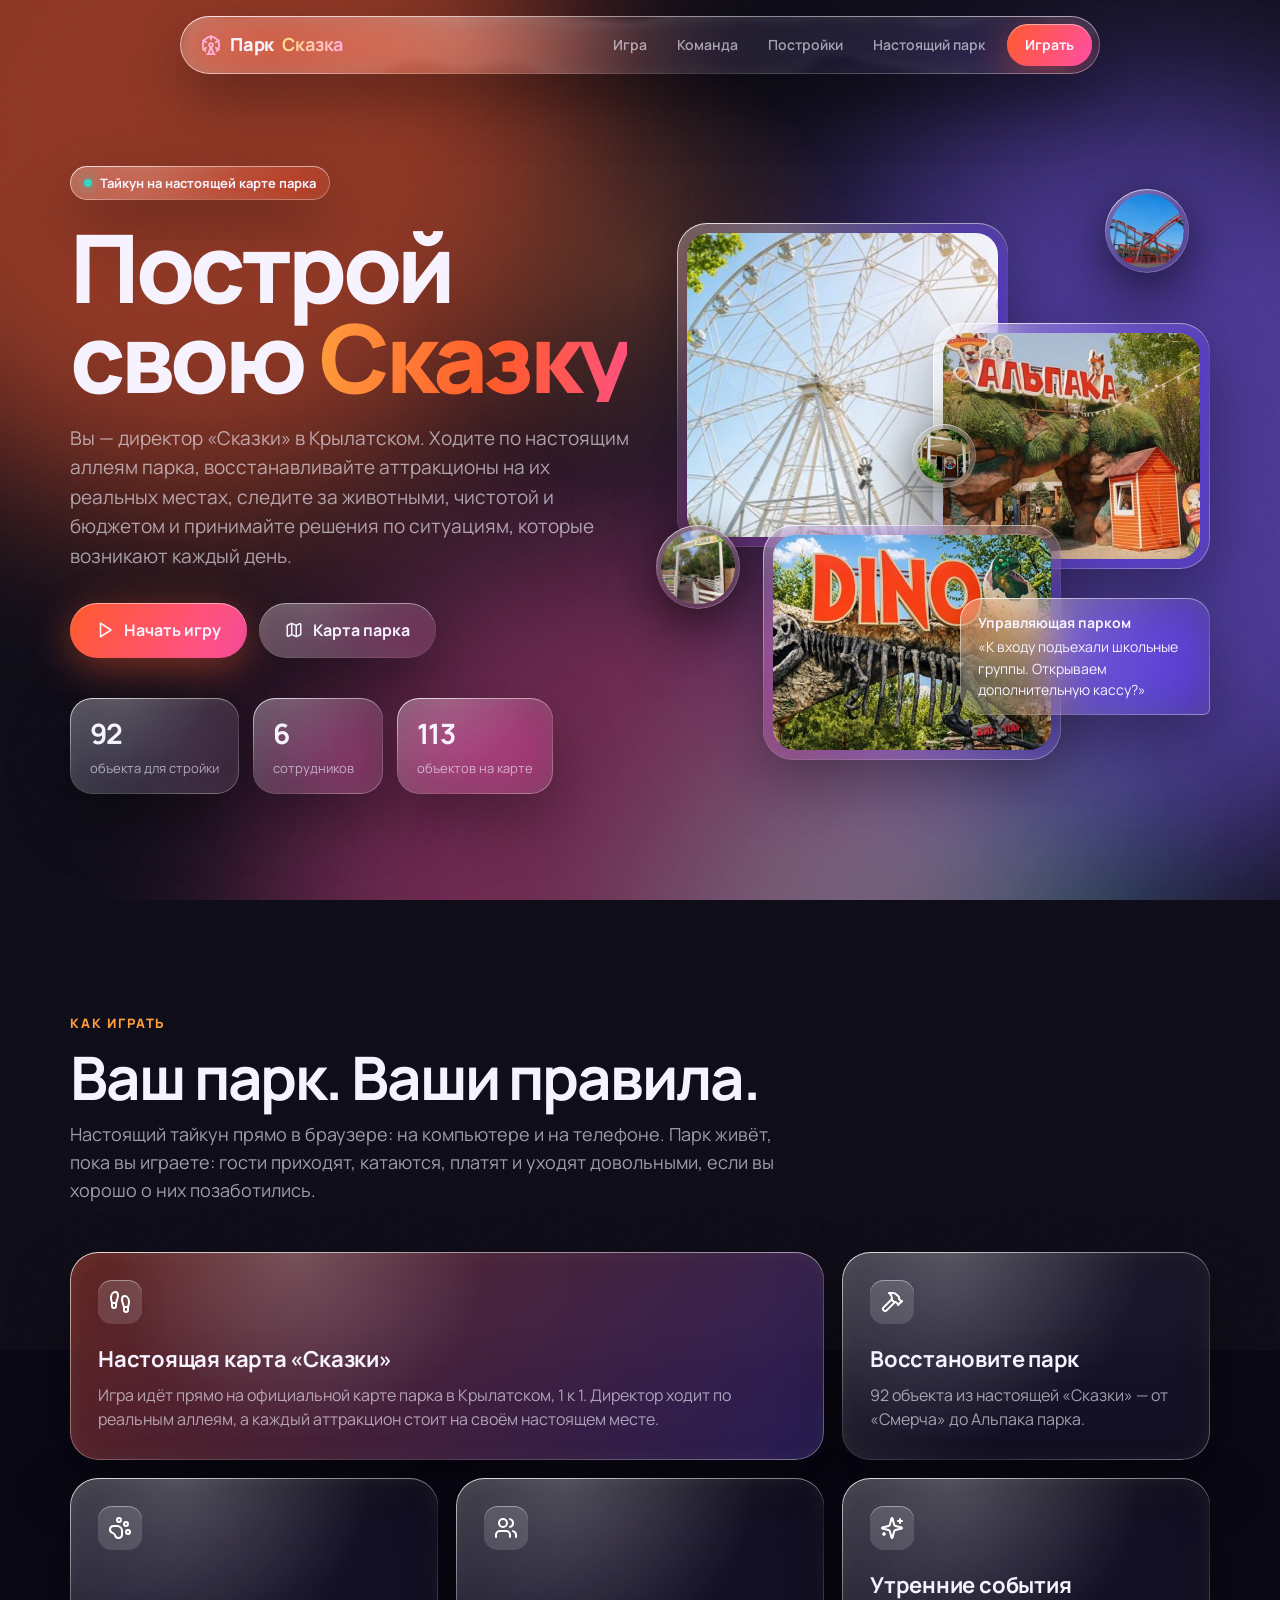
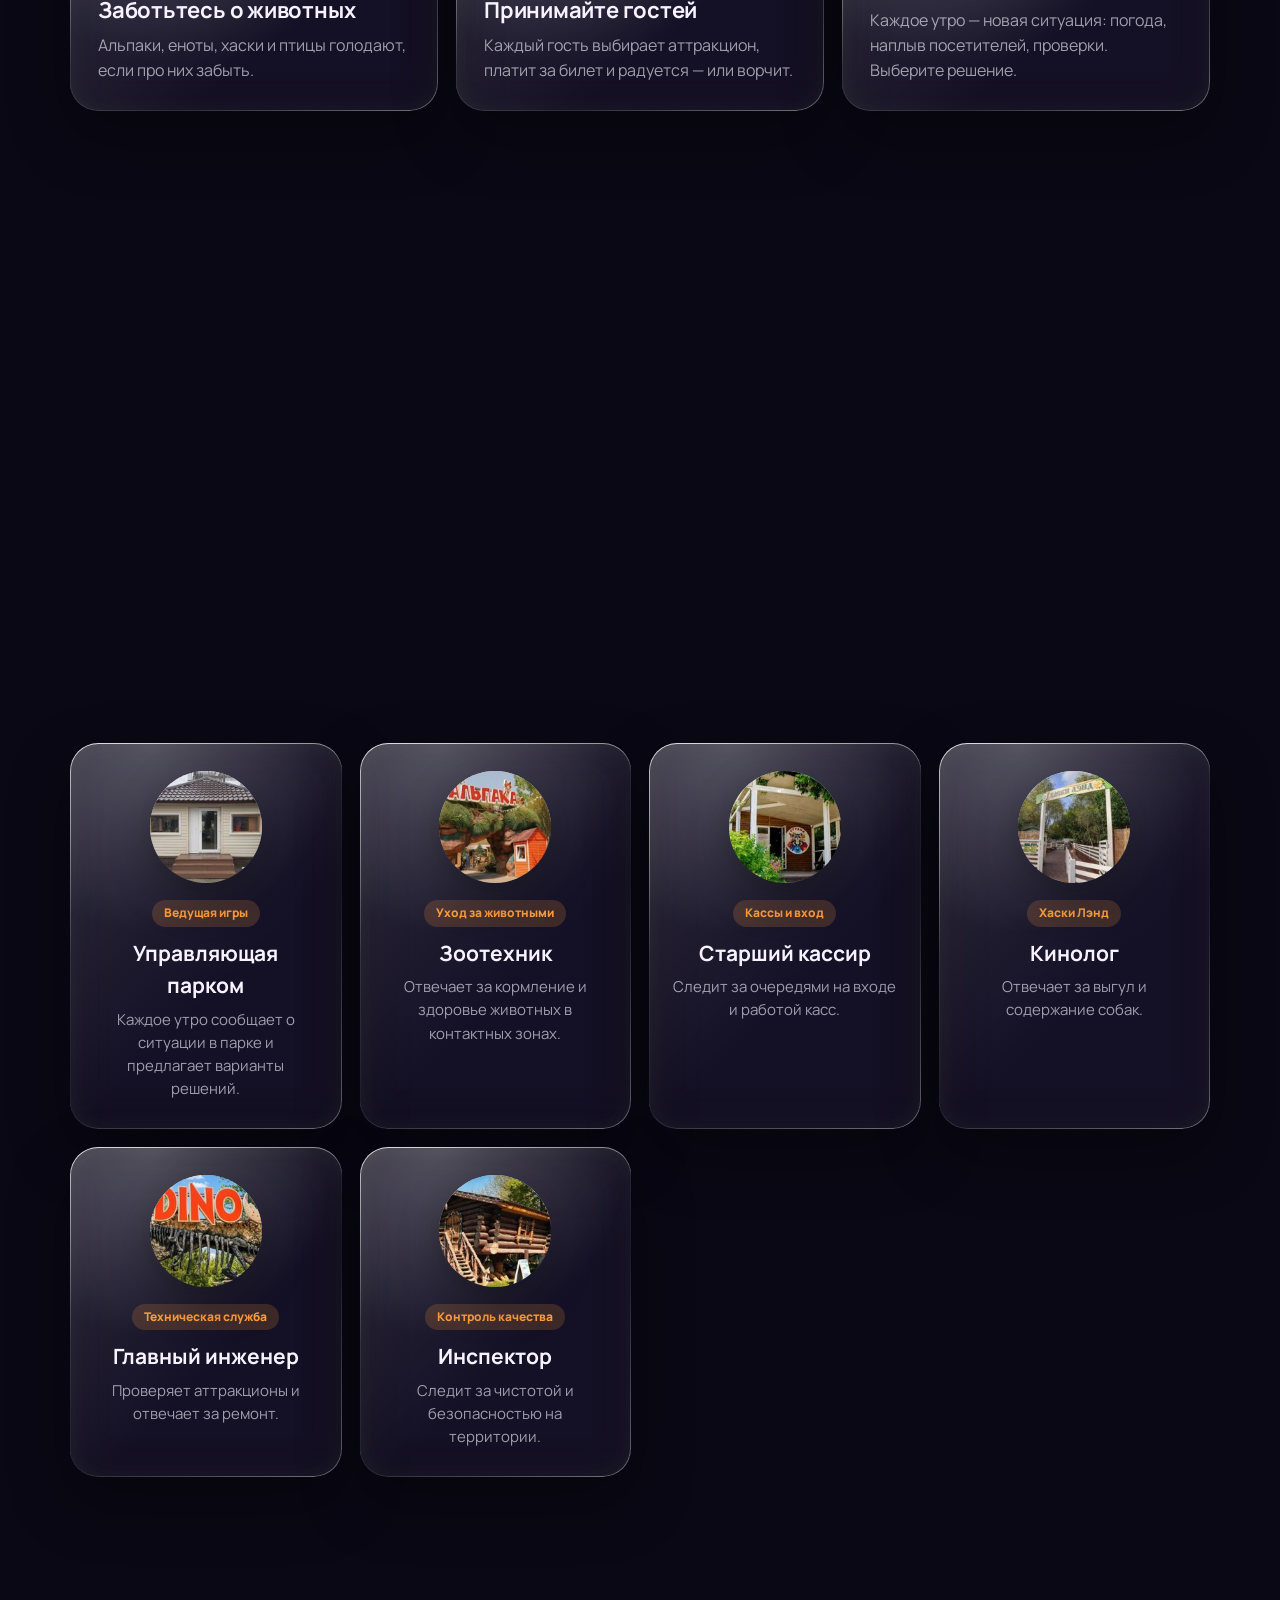
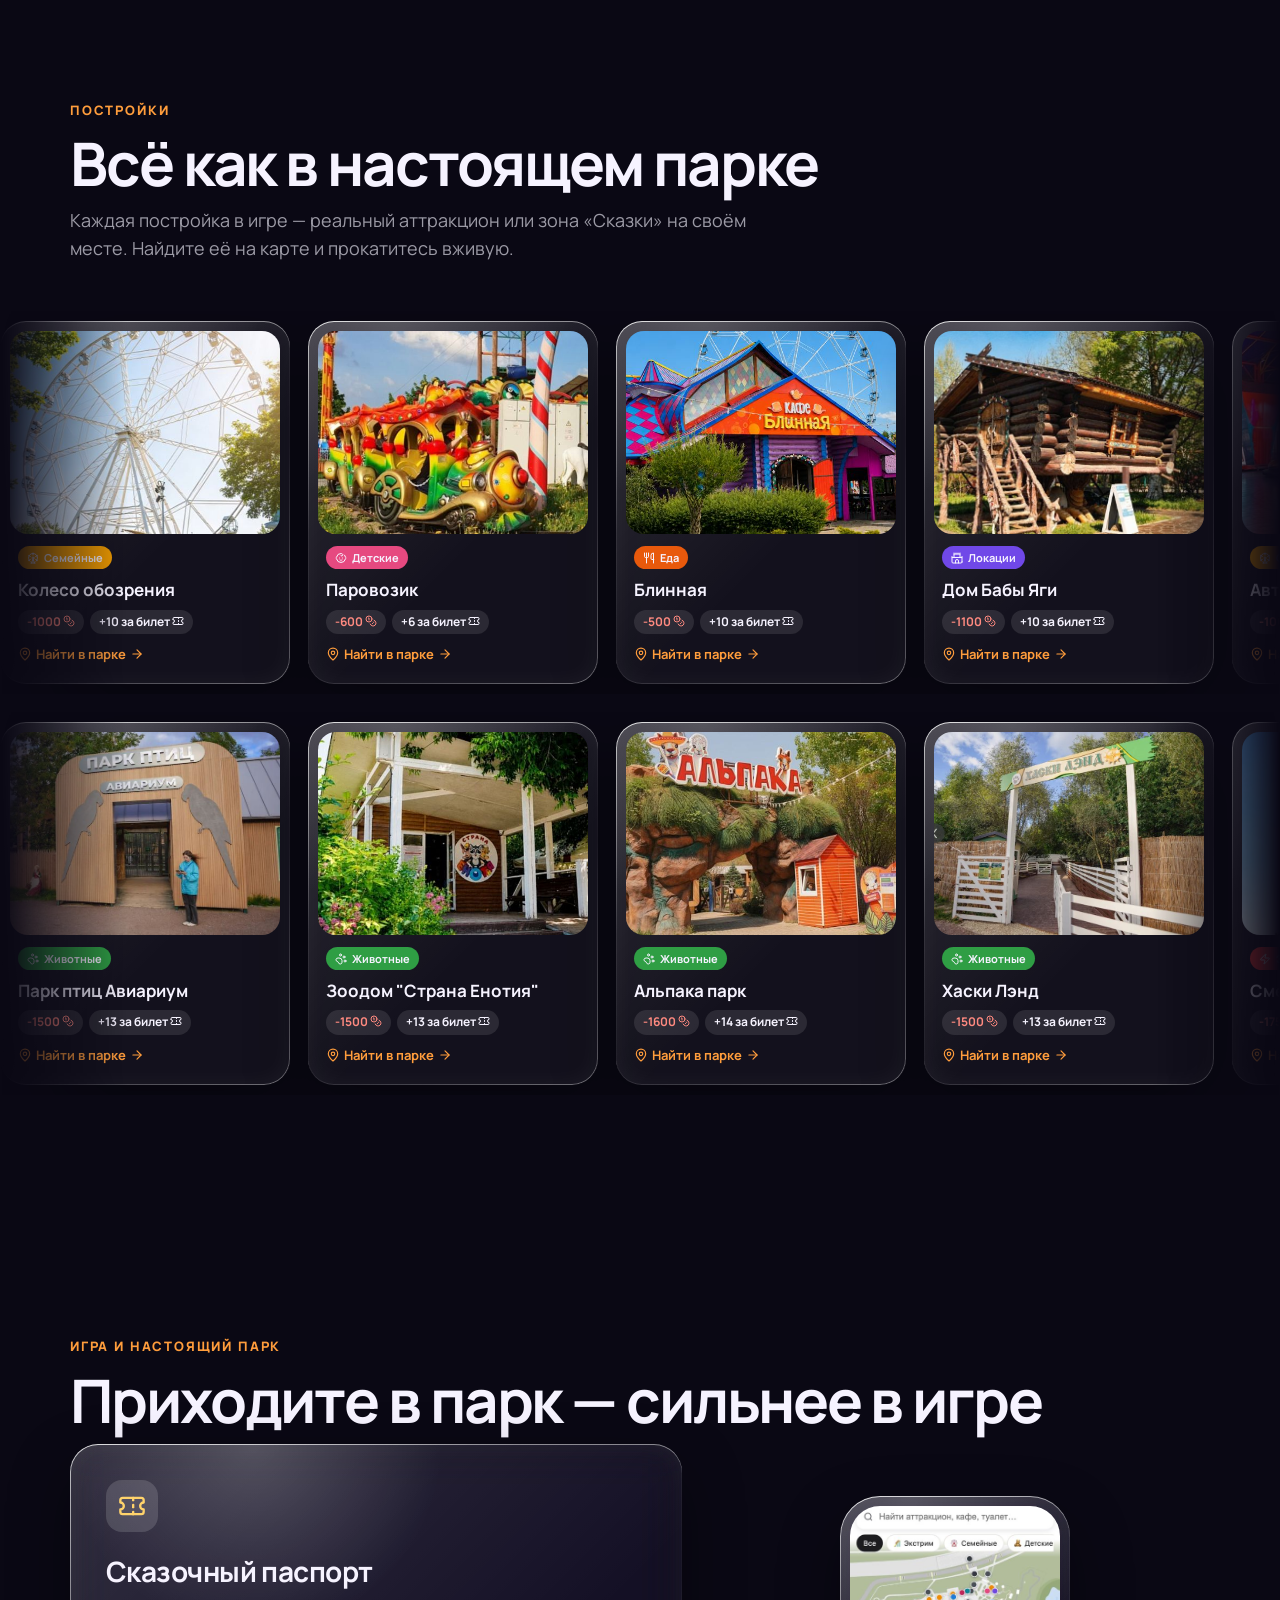
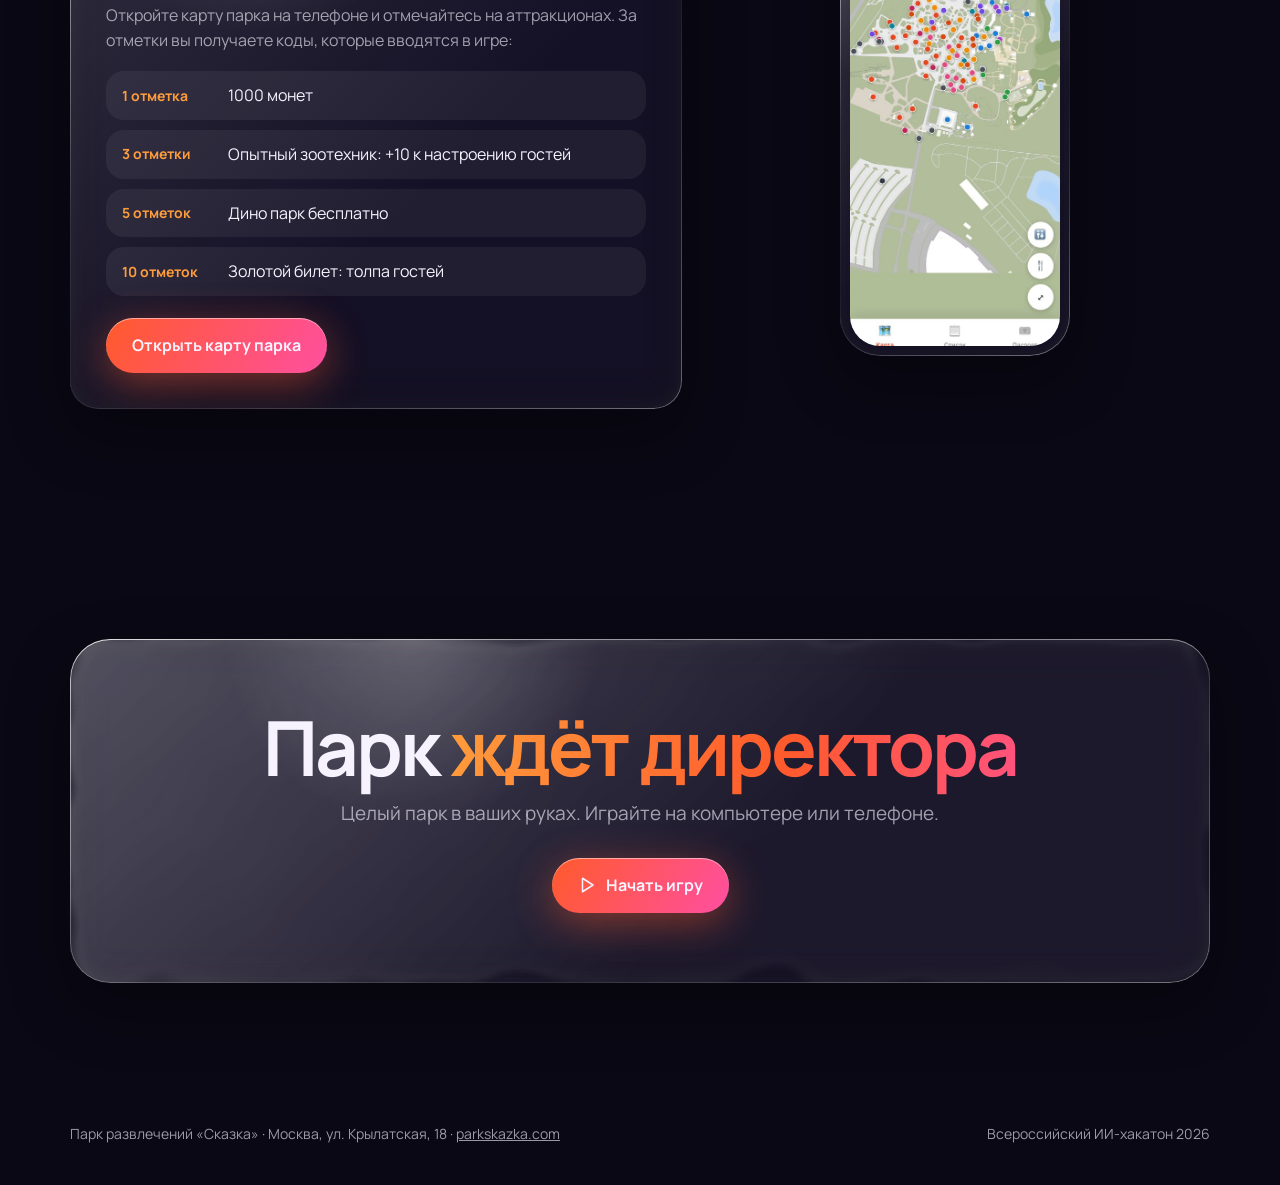
==== commit 327dc6e9: "some fixes" ====
--- a/index.html
+++ b/index.html
@@ -3,19 +3,34 @@
 <head>
   <meta charset="utf-8">
   <meta name="viewport" content="width=device-width, initial-scale=1">
-  <meta name="theme-color" content="#e8461e">
-  <title>Парк Сказка — онлайн-стратегия</title>
-  <meta name="description" content="Онлайн-стратегия о настоящем парке развлечений «Сказка» в Крылатском: стройте аттракционы, ухаживайте за животными, привлекайте гостей вместе с ИИ-ведущей Феей Сказки.">
+  <meta name="theme-color" content="#0a0814">
+  <title>Парк Сказка</title>
+  <meta name="description" content="Тайкун о настоящем парке развлечений «Сказка» в Крылатском: ходите по своему парку, стройте аттракционы, кормите альпак и енотов, принимайте гостей.">
   <link rel="icon" href="map/assets/icon-192.png">
+  <link rel="preconnect" href="https://fonts.googleapis.com">
+  <link rel="preconnect" href="https://fonts.gstatic.com" crossorigin>
+  <link href="https://fonts.googleapis.com/css2?family=Manrope:wght@400;600;700;800&display=swap" rel="stylesheet">
   <link rel="stylesheet" href="site.css">
 </head>
 <body>
+  <!-- фильтр искажения для «жидкого стекла» -->
+  <svg width="0" height="0" style="position:absolute">
+    <filter id="liquid" x="0" y="0" width="100%" height="100%">
+      <feTurbulence type="fractalNoise" baseFrequency="0.008 0.012" numOctaves="2" seed="7" result="noise"/>
+      <feGaussianBlur in="noise" stdDeviation="2" result="soft"/>
+      <feDisplacementMap in="SourceGraphic" in2="soft" scale="60" xChannelSelector="R" yChannelSelector="G"/>
+    </filter>
+  </svg>
+  <div class="aurora"><i></i><i></i><i></i><i></i></div>
+  <div class="grain"></div>
+  <div class="cursor-glow"></div>
+
   <header class="nav">
-    <div class="wrap">
-      <a class="logo" href="#">🎡 Парк <b>Сказка</b></a>
+    <div class="glass"><div class="liquid"></div>
+      <a class="logo" href="#"><i data-icon="ferris-wheel"></i> Парк <b>Сказка</b></a>
       <nav>
-        <a href="#rules">Правила</a>
-        <a href="#heroes">Герои</a>
+        <a href="#about">Игра</a>
+        <a href="#heroes">Команда</a>
         <a href="#buildings">Постройки</a>
         <a href="#real">Настоящий парк</a>
       </nav>
@@ -26,79 +41,83 @@
   <section class="hero">
     <div class="wrap">
       <div>
-        <span class="kicker">Онлайн-стратегия · ИИ-ведущий</span>
-        <h1>Построй свою <span>Сказку</span></h1>
-        <p class="lead">Вы — директор настоящего парка развлечений в Крылатском. Стройте аттракционы, заботьтесь об альпаках и енотах, решайте, что делать, когда на парк обрушивается дождь или толпа школьников. Каждый день Фея Сказки рассказывает, что происходит, и предлагает варианты.</p>
-        <div class="cta">
-          <a class="btn primary" href="play.html">▶ Начать игру</a>
-          <a class="btn" href="map/">🗺️ Карта парка</a>
+        <span class="pill glass"><span class="dot"></span>Тайкун на настоящей карте парка</span>
+        <h1 class="split">Построй свою <span class="grad">Сказку</span></h1>
+        <p class="lead reveal" style="--d:.5s">Вы — директор «Сказки» в Крылатском. Ходите по настоящим аллеям парка, восстанавливайте аттракционы на их реальных местах, следите за животными, чистотой и бюджетом и принимайте решения по ситуациям, которые возникают каждый день.</p>
+        <div class="cta reveal" style="--d:.65s">
+          <a class="btn primary" href="play.html" data-magnet><i data-icon="play"></i> Начать игру</a>
+          <a class="btn glass" href="map/" data-magnet><i data-icon="map"></i> Карта парка</a>
         </div>
-        <div class="stats">
-          <div><b>5 дней</b>чтобы стать лучшим парком</div>
-          <div><b>14 построек</b>из настоящего парка</div>
-          <div><b>6 героев</b>которых можно встретить вживую</div>
+        <div class="stats reveal" style="--d:.8s">
+          <div class="stat glass"><b data-count="92">0</b><span>объекта для стройки</span></div>
+          <div class="stat glass"><b data-count="6">0</b><span>сотрудников</span></div>
+          <div class="stat glass"><b data-count="113">0</b><span>объектов на карте</span></div>
         </div>
       </div>
-      <div class="collage">
-        <img src="map/assets/photos/028.jpg" alt="Колесо обозрения">
-        <img src="map/assets/photos/049.jpg" alt="Альпака парк">
-        <img src="map/assets/photos/057.jpg" alt="Дино парк">
-        <div class="bubble">🧚 <b>Фея Сказки</b>«Еноты опять утащили ключи от кассы! Что будем делать?»</div>
+      <div class="scene reveal" style="--d:.3s" data-parallax>
+        <div class="card3d glass c1" data-depth="30"><img src="map/assets/photos/028.jpg" alt="Колесо обозрения"></div>
+        <div class="card3d glass c2" data-depth="55"><img src="map/assets/photos/049.jpg" alt="Альпака парк"></div>
+        <div class="card3d glass c3" data-depth="40"><img src="map/assets/photos/057.jpg" alt="Дино парк"></div>
+        <div class="bubble glass" data-depth="70"><b>Управляющая парком</b>«К входу подъехали школьные группы. Открываем дополнительную кассу?»</div>
+        <span class="floaty glass" style="left:-4%;top:58%;animation-delay:-1s" data-depth="90"><img src="assets/thumbs/053.jpg" alt=""></span>
+        <span class="floaty glass" style="right:4%;top:-2%;animation-delay:-2.5s" data-depth="80"><img src="assets/thumbs/015.jpg" alt=""></span>
+        <span class="floaty glass small" style="left:44%;top:40%;animation-delay:-4s" data-depth="100"><img src="assets/thumbs/050.jpg" alt=""></span>
       </div>
     </div>
   </section>
 
-  <section class="block alt" id="rules">
+  <section class="block" id="about">
     <div class="wrap">
-      <h2>Как играть</h2>
-      <p class="sub">Партия длится 5 игровых дней, один день — один ход. Сыграть можно за 5 минут.</p>
-      <div class="grid g3">
-        <div class="card"><div class="big">🪙</div><h3>Монеты</h3><p>На них строятся аттракционы и решаются проблемы. Каждый вечер парк получает выручку: чем больше гостей и лучше их настроение, тем она больше.</p></div>
-        <div class="card"><div class="big">👥</div><h3>Гости</h3><p>Сколько людей приходит в парк за день. Новые аттракционы и зоны с животными привлекают новых гостей.</p></div>
-        <div class="card"><div class="big">😊</div><h3>Настроение</h3><p>Шкала от 0 до 100. Очереди, дождь и голодные гости её снижают, а праздники, кафе и зелёные зоны поднимают.</p></div>
+      <div class="reveal"><span class="eyebrow">Как играть</span>
+        <h2>Ваш парк. Ваши правила.</h2>
+        <p class="sub">Настоящий тайкун прямо в браузере: на компьютере и на телефоне. Парк живёт, пока вы играете: гости приходят, катаются, платят и уходят довольными, если вы хорошо о них позаботились.</p>
       </div>
-      <h3 style="margin:36px 0 14px">Ход игры</h3>
-      <div class="grid g4 steps">
-        <div class="card"><h3>Событие</h3><p>Фея Сказки рассказывает, что случилось в парке сегодня.</p></div>
-        <div class="card"><h3>Выбор</h3><p>Вы выбираете одно из трёх решений: разобраться с событием или построить новую зону.</p></div>
-        <div class="card"><h3>Последствия</h3><p>Ресурсы меняются, а ведущая рассказывает, к чему привело ваше решение.</p></div>
-        <div class="card"><h3>Победа</h3><p>К концу 5-го дня наберите <b>300 гостей</b> и <b>настроение 70+</b>, и «Сказка» станет лучшим парком Москвы.</p></div>
+      <div class="grid bento">
+        <div class="glass span4 feat reveal"><i data-icon="footprints" class="ic"></i><h3>Настоящая карта «Сказки»</h3><p>Игра идёт прямо на официальной карте парка в Крылатском, 1 к 1. Директор ходит по реальным аллеям, а каждый аттракцион стоит на своём настоящем месте.</p></div>
+        <div class="glass span2 reveal" style="--d:.1s"><i data-icon="hammer" class="ic"></i><h3>Восстановите парк</h3><p>92 объекта из настоящей «Сказки» — от «Смерча» до Альпака парка.</p></div>
+        <div class="glass span2 reveal" style="--d:.1s"><i data-icon="paw-print" class="ic"></i><h3>Заботьтесь о животных</h3><p>Альпаки, еноты, хаски и птицы голодают, если про них забыть.</p></div>
+        <div class="glass span2 reveal" style="--d:.2s"><i data-icon="users" class="ic"></i><h3>Принимайте гостей</h3><p>Каждый гость выбирает аттракцион, платит за билет и радуется — или ворчит.</p></div>
+        <div class="glass span2 reveal" style="--d:.3s"><i data-icon="sparkles" class="ic"></i><h3>Утренние события</h3><p>Каждое утро — новая ситуация: погода, наплыв посетителей, проверки. Выберите решение.</p></div>
+        <div class="glass span3 reveal"><i data-icon="trophy" class="ic"></i><h3>Рейтинг и задания</h3><p>Выполняйте задания директора и поднимайте рейтинг парка до пяти звёзд.</p></div>
+        <div class="glass span3 reveal" style="--d:.1s"><i data-icon="ticket" class="ic"></i><h3>Бонусы за реальные визиты</h3><p>Отметки на настоящих аттракционах в карте дают коды на монеты, бонусы и постройки.</p></div>
       </div>
     </div>
   </section>
 
   <section class="block" id="heroes">
     <div class="wrap">
-      <h2>Герои</h2>
-      <p class="sub">Жители «Сказки» участвуют в событиях игры. Многих из них можно встретить в настоящем парке.</p>
-      <div class="grid g3" id="heroes-grid"></div>
+      <div class="reveal"><span class="eyebrow">Команда</span>
+        <h2>Сотрудники парка</h2>
+        <p class="sub">Сотрудники сообщают о ситуациях в парке и помогают принимать решения.</p>
+      </div>
+      <div class="grid heroes" id="heroes-grid"></div>
     </div>
   </section>
 
-  <section class="block alt" id="buildings">
-    <div class="wrap">
-      <h2>Постройки</h2>
-      <p class="sub">Все постройки в игре — настоящие аттракционы и зоны парка «Сказка». Каждую можно найти на карте и посетить.</p>
-      <div class="grid g4" id="buildings-grid"></div>
+  <section class="block" id="buildings">
+    <div class="wrap reveal"><span class="eyebrow">Постройки</span>
+      <h2>Всё как в настоящем парке</h2>
+      <p class="sub">Каждая постройка в игре — реальный аттракцион или зона «Сказки» на своём месте. Найдите её на карте и прокатитесь вживую.</p>
     </div>
+    <div class="marquee"><div class="track" id="track-1"></div></div>
+    <div class="marquee"><div class="track rev" id="track-2"></div></div>
   </section>
 
   <section class="block" id="real">
     <div class="wrap">
-      <h2>Игра ↔ настоящий парк</h2>
-      <p class="sub">Чем чаще вы бываете в настоящей «Сказке», тем сильнее ваш парк в игре.</p>
-      <div class="real">
-        <div class="card">
-          <div class="big">🎟️</div>
+      <div class="reveal"><span class="eyebrow">Игра и настоящий парк</span>
+        <h2>Приходите в парк — сильнее в игре</h2>
+      </div>
+      <div class="grid real">
+        <div class="glass reveal">
+          <i data-icon="ticket" class="ic"></i>
           <h3>Сказочный паспорт</h3>
           <p>Откройте карту парка на телефоне и отмечайтесь на аттракционах. За отметки вы получаете коды, которые вводятся в игре:</p>
           <div class="codes" id="codes"></div>
+          <p style="margin:22px 0 0"><a class="btn primary" href="map/" data-magnet>Открыть карту парка</a></p>
         </div>
-        <div class="card">
-          <div class="big">🗺️</div>
-          <h3>Карта парка</h3>
-          <p>Интерактивная карта всех 113 объектов «Сказки»: аттракционы, животные, кафе, туалеты, кассы. Есть поиск, фото, «что рядом» и план на день. Карту можно установить на телефон как приложение, она работает без интернета.</p>
-          <p style="margin-top:18px"><a class="btn primary" href="map/">Открыть карту</a></p>
+        <div class="phone reveal" style="--d:.15s">
+          <div class="frame glass"><img src="assets/map-screen.jpg" alt="Карта парка на телефоне"></div>
         </div>
       </div>
     </div>
@@ -106,34 +125,23 @@
 
   <section class="final">
     <div class="wrap">
-      <h2>Фея Сказки уже ждёт</h2>
-      <p>5 дней, 3 ресурса и целый парк в ваших руках.</p>
-      <a class="btn" href="play.html">▶ Начать игру</a>
+      <div class="glass reveal"><div class="liquid"></div>
+        <h2>Парк <span class="grad">ждёт директора</span></h2>
+        <p>Целый парк в ваших руках. Играйте на компьютере или телефоне.</p>
+        <a class="btn primary" href="play.html" data-magnet><i data-icon="play"></i> Начать игру</a>
+      </div>
     </div>
   </section>
 
   <footer>
     <div class="wrap">
       <span>Парк развлечений «Сказка» · Москва, ул. Крылатская, 18 · <a href="https://parkskazka.com">parkskazka.com</a></span>
-      <span>Проект Всероссийского ИИ-хакатона 2026</span>
+      <span>Всероссийский ИИ-хакатон 2026</span>
     </div>
   </footer>
 
-  <script>
-    const fx = (v, icon) => v ? `<span class="${v < 0 ? 'neg' : ''}">${v > 0 ? '+' : ''}${v} ${icon}</span>` : '';
-    // Картинку героя можно положить в assets/heroes/<id>.png — иначе показывается эмодзи
-    const avatar = (h) => `<div class="avatar"><img src="assets/heroes/${h.id}.png" alt="${h.name}" onerror="this.replaceWith(document.createTextNode('${h.icon}'))"></div>`;
-    fetch('catalog.json').then((r) => r.json()).then((c) => {
-      document.getElementById('heroes-grid').innerHTML = c.heroes.map((h) => `
-        <div class="card hero-card">${avatar(h)}<span class="role">${h.role}</span><h3>${h.name}</h3><p>${h.text}</p></div>`).join('');
-      document.getElementById('buildings-grid').innerHTML = c.buildings.map((b) => `
-        <div class="card bcard"><img src="${b.photo}" alt="${b.name}" loading="lazy">
-          <div class="in"><h3>${b.icon} ${b.name}</h3><p>${b.text}</p>
-            <div class="fx">${fx(-b.cost, '🪙')}${fx(b.guests, '👥')}${fx(b.mood, '😊')}</div>
-            <a class="find" href="map/?id=${b.mapId}">📍 Найти в парке →</a></div></div>`).join('');
-      document.getElementById('codes').innerHTML = c.promo.map((p) =>
-        `<div><b>${p.need} ${p.need === 1 ? 'отметка' : p.need < 5 ? 'отметки' : 'отметок'}</b><span>${p.title}</span></div>`).join('');
-    });
-  </script>
+  <script src="icons.js"></script>
+  <script src="map/data.js"></script>
+  <script src="site.js"></script>
 </body>
 </html>
--- a/site.css
+++ b/site.css
@@ -1,116 +1,243 @@
 :root {
-  --brand: #e8461e;
-  --brand-dark: #c23510;
-  --ink: #1d1d1f;
-  --muted: #6e6e73;
-  --bg: #fffaf5;
-  --card: #ffffff;
-  --panel: #f5efe6;
-  --line: #eadfd2;
-  --green: #1f9d55;
-  --radius: 18px;
+  --bg: #0a0814;
+  --ink: #f6f3ff;
+  --muted: rgba(246, 243, 255, .62);
+  --brand: #ff5a2c;
+  --brand-2: #ff9d3c;
+  --pink: #ff4fa3;
+  --violet: #7c5cff;
+  --teal: #2fd6c3;
+  --glass: rgba(255, 255, 255, .08);
+  --glass-strong: rgba(255, 255, 255, .14);
+  --edge: rgba(255, 255, 255, .22);
+  --radius: 28px;
+  --ease: cubic-bezier(.2, .8, .2, 1);
 }
 * { box-sizing: border-box; }
 html { scroll-behavior: smooth; }
 body {
-  margin: 0; background: var(--bg); color: var(--ink);
-  font: 16px/1.5 -apple-system, BlinkMacSystemFont, "Segoe UI", Roboto, sans-serif;
-}
-a { color: inherit; }
+  margin: 0; background: var(--bg); color: var(--ink); overflow-x: hidden;
+  font: 16px/1.55 "Manrope", -apple-system, BlinkMacSystemFont, "Segoe UI", Roboto, sans-serif;
+  -webkit-font-smoothing: antialiased;
+}
+a { color: inherit; text-decoration: none; }
 img { max-width: 100%; display: block; }
-.wrap { max-width: 1120px; margin: 0 auto; padding: 0 20px; }
-
-/* Навигация */
-.nav { position: sticky; top: 0; z-index: 50; background: rgba(255,250,245,.92); backdrop-filter: blur(8px); border-bottom: 1px solid var(--line); }
-.nav .wrap { display: flex; align-items: center; gap: 24px; height: 64px; }
-.logo { font-weight: 800; font-size: 20px; text-decoration: none; display: flex; align-items: center; gap: 8px; }
-.logo b { color: var(--brand); }
-.nav nav { display: flex; gap: 20px; margin-left: auto; }
-.nav nav a { text-decoration: none; color: var(--muted); font-weight: 500; }
-.nav nav a:hover { color: var(--ink); }
+.wrap { max-width: 1180px; margin: 0 auto; padding: 0 20px; }
+
+/* ---------- Живой фон ---------- */
+.aurora { position: fixed; inset: 0; z-index: -2; overflow: hidden; pointer-events: none; }
+.aurora i {
+  position: absolute; width: 60vmax; height: 60vmax; border-radius: 50%; filter: blur(90px); opacity: .55;
+  animation: drift 26s var(--ease) infinite alternate; mix-blend-mode: screen;
+}
+.aurora i:nth-child(1) { background: var(--brand); left: -15vmax; top: -20vmax; }
+.aurora i:nth-child(2) { background: var(--violet); right: -20vmax; top: 10vh; animation-duration: 32s; animation-delay: -8s; }
+.aurora i:nth-child(3) { background: var(--pink); left: 20vw; bottom: -30vmax; animation-duration: 38s; animation-delay: -16s; opacity: .4; }
+.aurora i:nth-child(4) { background: var(--teal); right: 10vw; bottom: -25vmax; width: 40vmax; height: 40vmax; animation-duration: 29s; opacity: .3; }
+@keyframes drift {
+  0% { transform: translate(0, 0) scale(1); }
+  50% { transform: translate(8vw, 6vh) scale(1.15); }
+  100% { transform: translate(-6vw, -4vh) scale(.95); }
+}
+.grain {
+  position: fixed; inset: -50%; z-index: -1; pointer-events: none; opacity: .07;
+  background-image: url("data:image/svg+xml,%3Csvg xmlns='http://www.w3.org/2000/svg' width='160' height='160'%3E%3Cfilter id='n'%3E%3CfeTurbulence type='fractalNoise' baseFrequency='.9' numOctaves='3'/%3E%3C/filter%3E%3Crect width='100%25' height='100%25' filter='url(%23n)'/%3E%3C/svg%3E");
+  animation: grain 1.2s steps(6) infinite;
+}
+@keyframes grain { to { transform: translate(-4%, 3%); } }
+.cursor-glow {
+  position: fixed; width: 520px; height: 520px; border-radius: 50%; pointer-events: none; z-index: -1;
+  background: radial-gradient(circle, rgba(255, 140, 80, .22), transparent 60%);
+  transform: translate(-50%, -50%); left: var(--cx, 50%); top: var(--cy, 30%); transition: opacity .3s;
+}
+
+/* ---------- Liquid glass ---------- */
+.glass {
+  position: relative; isolation: isolate; overflow: hidden;
+  background: linear-gradient(135deg, rgba(255,255,255,.16), rgba(255,255,255,.04) 60%);
+  -webkit-backdrop-filter: blur(22px) saturate(180%); backdrop-filter: blur(22px) saturate(180%);
+  border-radius: var(--radius);
+  box-shadow:
+    inset 0 1px 0 rgba(255,255,255,.45),
+    inset 0 -1px 0 rgba(255,255,255,.08),
+    inset 0 0 24px rgba(255,255,255,.05),
+    0 24px 60px rgba(0,0,0,.35);
+}
+/* блик, который следует за курсором */
+.glass::before {
+  content: ""; position: absolute; inset: 0; z-index: -1; pointer-events: none; border-radius: inherit;
+  background: radial-gradient(420px circle at var(--mx, 30%) var(--my, 0%), rgba(255,255,255,.22), transparent 45%);
+  opacity: .9; transition: opacity .3s;
+}
+/* стеклянная кромка */
+.glass::after {
+  content: ""; position: absolute; inset: 0; pointer-events: none; border-radius: inherit; padding: 1px;
+  background: linear-gradient(140deg, rgba(255,255,255,.7), rgba(255,255,255,.08) 35%, rgba(255,255,255,.02) 60%, rgba(255,255,255,.35));
+  -webkit-mask: linear-gradient(#000 0 0) content-box, linear-gradient(#000 0 0);
+  -webkit-mask-composite: xor; mask-composite: exclude;
+}
+/* искажение «жидкого стекла» (Chromium), в остальных браузерах просто размытие */
+.liquid { position: absolute; inset: 0; z-index: -2; border-radius: inherit; -webkit-backdrop-filter: blur(4px); backdrop-filter: blur(4px); filter: url(#liquid); }
+
+/* ---------- Кнопки ---------- */
 .btn {
-  display: inline-flex; align-items: center; justify-content: center; gap: 8px;
-  padding: 12px 22px; border-radius: 14px; border: 2px solid var(--ink); background: #fff;
-  font: inherit; font-weight: 700; text-decoration: none; cursor: pointer; transition: transform .1s;
-}
-.btn:hover { transform: translateY(-1px); }
-.btn.primary { background: var(--brand); border-color: var(--brand); color: #fff; }
-.btn.primary:hover { background: var(--brand-dark); border-color: var(--brand-dark); }
-.btn.small { padding: 8px 14px; font-size: 14px; border-radius: 11px; }
+  position: relative; display: inline-flex; align-items: center; justify-content: center; gap: 10px;
+  padding: 15px 26px; border-radius: 999px; border: 0; cursor: pointer; overflow: hidden;
+  font: inherit; font-weight: 700; color: var(--ink); white-space: nowrap;
+  transition: transform .35s var(--ease), box-shadow .35s var(--ease);
+  will-change: transform;
+}
+.btn.glass { border-radius: 999px; }
+.btn.primary {
+  background: linear-gradient(120deg, var(--brand), var(--pink) 55%, var(--brand-2));
+  background-size: 200% 100%; animation: flow 6s linear infinite;
+  box-shadow: 0 10px 40px rgba(255, 90, 44, .45), inset 0 1px 0 rgba(255,255,255,.5);
+}
+@keyframes flow { to { background-position: 200% 0; } }
+.btn::after {
+  content: ""; position: absolute; top: 0; left: -60%; width: 40%; height: 100%;
+  background: linear-gradient(100deg, transparent, rgba(255,255,255,.55), transparent);
+  transform: skewX(-20deg); transition: left .7s var(--ease);
+}
+.btn:hover::after { left: 130%; }
+.btn:hover { box-shadow: 0 16px 50px rgba(255, 90, 44, .55), inset 0 1px 0 rgba(255,255,255,.5); }
+.btn.small { padding: 10px 18px; font-size: 14px; }
+
+/* ---------- Навигация ---------- */
+.nav { position: fixed; top: 16px; left: 50%; transform: translateX(-50%); z-index: 100; width: min(920px, calc(100% - 24px)); }
+.nav .glass { display: flex; align-items: center; gap: 8px; padding: 8px 8px 8px 20px; border-radius: 999px; }
+.logo { font-weight: 800; font-size: 18px; display: flex; align-items: center; gap: 8px; letter-spacing: -.01em; }
+.logo b { background: linear-gradient(90deg, #ffe08a, #ffb3d9); -webkit-background-clip: text; background-clip: text; color: transparent; }
+.nav nav { display: flex; gap: 2px; margin-left: auto; }
+.nav nav a { padding: 8px 14px; border-radius: 999px; color: var(--muted); font-weight: 600; font-size: 14px; transition: background .25s, color .25s; }
+.nav nav a:hover { background: rgba(255,255,255,.1); color: var(--ink); }
 @media (max-width: 760px) { .nav nav { display: none; } .nav .btn { margin-left: auto; } }
 
-/* Первый экран */
-.hero { padding: 56px 0 40px; }
-.hero .wrap { display: grid; grid-template-columns: 1.1fr 1fr; gap: 40px; align-items: center; }
-.kicker { display: inline-block; background: #ffe4d9; color: var(--brand-dark); font-weight: 700; font-size: 13px; padding: 4px 12px; border-radius: 999px; }
-.hero h1 { font-size: clamp(38px, 6vw, 64px); line-height: 1.02; margin: 14px 0 16px; letter-spacing: -.02em; }
-.hero h1 span { color: var(--brand); }
-.hero p.lead { font-size: 19px; color: #3a3a3c; margin: 0 0 26px; max-width: 34em; }
+/* ---------- Первый экран ---------- */
+.hero { min-height: 100vh; display: flex; align-items: center; padding: 120px 0 60px; }
+.hero .wrap { display: grid; grid-template-columns: 1.05fr 1fr; gap: 48px; align-items: center; }
+.pill { display: inline-flex; align-items: center; gap: 8px; padding: 7px 14px; border-radius: 999px; font-size: 13px; font-weight: 700; }
+.pill .dot { width: 8px; height: 8px; border-radius: 50%; background: var(--teal); box-shadow: 0 0 12px var(--teal); animation: pulse 2s infinite; }
+@keyframes pulse { 50% { opacity: .35; } }
+h1 { font-size: clamp(46px, 7.4vw, 96px); line-height: .95; letter-spacing: -.045em; margin: 22px 0 22px; font-weight: 800; }
+.grad {
+  background: linear-gradient(100deg, var(--brand-2), var(--brand) 30%, var(--pink) 60%, var(--violet) 90%);
+  background-size: 200% auto; -webkit-background-clip: text; background-clip: text; color: transparent;
+  animation: flow 8s linear infinite;
+}
+.split .w { display: inline-block; opacity: 0; transform: translateY(60%) rotate(4deg); filter: blur(10px); animation: wordIn .9s var(--ease) forwards; }
+@keyframes wordIn { to { opacity: 1; transform: none; filter: blur(0); } }
+.lead { font-size: 19px; color: var(--muted); max-width: 32em; margin: 0 0 32px; }
 .cta { display: flex; gap: 12px; flex-wrap: wrap; }
-.stats { display: flex; gap: 28px; margin-top: 30px; flex-wrap: wrap; }
-.stats div b { display: block; font-size: 26px; }
-.stats div { color: var(--muted); font-size: 14px; }
-.collage { position: relative; aspect-ratio: 1 / 1; }
-.collage img { position: absolute; border-radius: 22px; object-fit: cover; box-shadow: 0 14px 40px rgba(60,30,10,.18); border: 5px solid #fff; }
-.collage img:nth-child(1) { width: 66%; height: 62%; left: 0; top: 0; transform: rotate(-3deg); }
-.collage img:nth-child(2) { width: 54%; height: 46%; right: 0; top: 16%; transform: rotate(4deg); }
-.collage img:nth-child(3) { width: 58%; height: 44%; left: 18%; bottom: 0; transform: rotate(-1deg); }
-.bubble {
-  position: absolute; right: 2%; bottom: 6%; background: #fff; border-radius: 18px; padding: 12px 16px;
-  box-shadow: 0 10px 30px rgba(0,0,0,.15); max-width: 230px; font-size: 14px;
-}
-.bubble b { display: block; }
-@media (max-width: 860px) { .hero .wrap { grid-template-columns: 1fr; } .collage { max-width: 460px; width: 100%; margin: 0 auto; } }
-
-/* Секции */
-section.block { padding: 64px 0; }
-section.block.alt { background: var(--panel); }
-.block h2 { font-size: clamp(28px, 4vw, 40px); margin: 0 0 8px; letter-spacing: -.01em; }
-.block .sub { color: var(--muted); margin: 0 0 32px; max-width: 44em; font-size: 17px; }
+.stats { display: flex; gap: 14px; margin-top: 40px; flex-wrap: wrap; }
+.stat { padding: 14px 20px; border-radius: 22px; min-width: 130px; }
+.stat b { display: block; font-size: 28px; letter-spacing: -.02em; }
+.stat span { color: var(--muted); font-size: 13px; }
+@media (max-width: 560px) { .stats { display: grid; grid-template-columns: repeat(3, 1fr); gap: 10px; } .stat { min-width: 0; padding: 12px 14px; } .stat b { font-size: 22px; } .stat span { font-size: 11px; } }
+
+.scene { position: relative; aspect-ratio: 1 / 1.05; perspective: 1200px; }
+.scene .card3d {
+  position: absolute; border-radius: 30px; overflow: hidden; padding: 10px;
+  transform-style: preserve-3d; transition: transform .6s var(--ease);
+  animation: float 7s ease-in-out infinite;
+}
+.scene .card3d img { border-radius: 22px; width: 100%; height: 100%; object-fit: cover; }
+.scene .c1 { width: 62%; height: 58%; left: 0; top: 4%; animation-delay: -1s; }
+.scene .c2 { width: 52%; height: 44%; right: 0; top: 22%; animation-delay: -3s; }
+.scene .c3 { width: 56%; height: 42%; left: 16%; bottom: 0; animation-delay: -5s; }
+@keyframes float { 50% { translate: 0 -14px; } }
+.bubble { position: absolute; right: 0; bottom: 8%; max-width: 250px; padding: 14px 18px; border-radius: 22px 22px 6px 22px; font-size: 14px; animation: float 6s ease-in-out infinite; z-index: 3; }
+.bubble b { display: block; margin-bottom: 2px; }
+.floaty { position: absolute; font-size: 44px; filter: drop-shadow(0 10px 20px rgba(0,0,0,.4)); animation: bob 5s ease-in-out infinite; z-index: 4; }
+@keyframes bob { 50% { transform: translateY(-18px) rotate(8deg); } }
+@media (max-width: 900px) { .hero .wrap { grid-template-columns: 1fr; } .scene { max-width: 520px; width: 100%; margin: 0 auto; } }
+
+/* ---------- Секции ---------- */
+section.block { padding: 110px 0; position: relative; }
+.eyebrow { font-size: 13px; font-weight: 800; letter-spacing: .14em; text-transform: uppercase; color: var(--brand-2); }
+.block h2 { font-size: clamp(34px, 5vw, 60px); line-height: 1; letter-spacing: -.035em; margin: 12px 0 14px; }
+.block .sub { color: var(--muted); max-width: 40em; font-size: 18px; margin: 0 0 48px; }
+
+.reveal { opacity: 0; transform: translateY(40px) scale(.98); filter: blur(8px); transition: opacity 1s var(--ease), transform 1s var(--ease), filter 1s var(--ease); transition-delay: var(--d, 0s); }
+.reveal.in { opacity: 1; transform: none; filter: none; }
+
 .grid { display: grid; gap: 18px; }
-.g3 { grid-template-columns: repeat(auto-fill, minmax(260px, 1fr)); }
-.g4 { grid-template-columns: repeat(auto-fill, minmax(220px, 1fr)); }
-.card { background: var(--card); border-radius: var(--radius); padding: 22px; border: 1px solid var(--line); }
-.card .big { font-size: 36px; }
-.card h3 { margin: 8px 0 6px; font-size: 19px; }
-.card p { margin: 0; color: #48484a; }
-
-.steps { counter-reset: s; }
-.steps .card { position: relative; padding-top: 50px; }
-.steps .card::before {
-  counter-increment: s; content: counter(s); position: absolute; top: 18px; left: 22px;
-  width: 26px; height: 26px; border-radius: 50%; background: var(--brand); color: #fff; font-weight: 800;
-  display: grid; place-items: center; font-size: 14px;
-}
-
-.hero-card { text-align: center; }
+.bento { grid-template-columns: repeat(6, 1fr); grid-auto-rows: minmax(200px, auto); }
+.bento .glass { padding: 28px; display: flex; flex-direction: column; justify-content: flex-end; }
+.bento .span3 { grid-column: span 3; }
+.bento .span2 { grid-column: span 2; }
+.bento .span4 { grid-column: span 4; }
+.bento .ic { font-size: 46px; margin-bottom: auto; filter: drop-shadow(0 8px 16px rgba(0,0,0,.35)); }
+.bento h3 { font-size: 22px; margin: 18px 0 6px; letter-spacing: -.01em; }
+.bento p { margin: 0; color: var(--muted); }
+.bento .feat { background: linear-gradient(135deg, rgba(255,90,44,.35), rgba(124,92,255,.25)); }
+@media (max-width: 860px) { .bento { grid-template-columns: 1fr; } .bento > * { grid-column: auto !important; } }
+
+.heroes { grid-template-columns: repeat(auto-fill, minmax(250px, 1fr)); }
+.hcard { padding: 28px 24px; text-align: center; transform-style: preserve-3d; transition: transform .5s var(--ease); }
 .avatar {
-  width: 110px; height: 110px; border-radius: 50%; margin: 0 auto 12px; background: #ffe9df; overflow: hidden;
-  display: grid; place-items: center; font-size: 58px; border: 4px solid #fff; box-shadow: 0 6px 18px rgba(0,0,0,.08);
+  width: 112px; height: 112px; margin: 0 auto 16px; border-radius: 50%; display: grid; place-items: center; font-size: 60px;
+  background: radial-gradient(circle at 30% 25%, rgba(255,255,255,.4), rgba(255,255,255,.06) 60%);
+  box-shadow: inset 0 1px 0 rgba(255,255,255,.6), 0 16px 40px rgba(0,0,0,.35); overflow: hidden;
+  transform: translateZ(40px);
 }
 .avatar img { width: 100%; height: 100%; object-fit: cover; }
-.role { display: inline-block; font-size: 12px; font-weight: 700; color: var(--brand-dark); background: #ffe4d9; padding: 2px 10px; border-radius: 999px; }
-
-.bcard { padding: 0; overflow: hidden; display: flex; flex-direction: column; }
-.bcard img { width: 100%; aspect-ratio: 4 / 3; object-fit: cover; }
-.bcard .in { padding: 14px 16px 16px; display: flex; flex-direction: column; gap: 8px; flex: 1; }
-.bcard h3 { margin: 0; font-size: 17px; }
-.bcard p { font-size: 14px; flex: 1; }
-.fx { display: flex; gap: 6px; flex-wrap: wrap; font-size: 13px; font-weight: 600; }
-.fx span { background: var(--panel); border-radius: 8px; padding: 2px 8px; }
-.fx .neg { color: #b42318; }
-.bcard a.find { font-size: 13px; font-weight: 600; color: var(--brand-dark); text-decoration: none; }
-
-.real { display: grid; grid-template-columns: 1fr 1fr; gap: 24px; align-items: stretch; }
-.real .card { padding: 28px; }
-.codes { display: grid; gap: 8px; margin-top: 16px; }
-.codes div { display: flex; gap: 10px; align-items: center; font-size: 14px; }
-.codes b { min-width: 74px; }
-@media (max-width: 760px) { .real { grid-template-columns: 1fr; } }
-
-.final { text-align: center; padding: 72px 0; background: var(--brand); color: #fff; }
-.final h2 { font-size: clamp(30px, 5vw, 46px); margin: 0 0 12px; }
-.final p { opacity: .9; margin: 0 0 26px; font-size: 18px; }
-.final .btn { background: #fff; color: var(--brand); border-color: #fff; }
-footer { padding: 28px 0; color: var(--muted); font-size: 14px; }
+.role { display: inline-block; font-size: 12px; font-weight: 800; padding: 4px 12px; border-radius: 999px; background: rgba(255,157,60,.18); color: var(--brand-2); }
+.hcard h3 { margin: 10px 0 6px; font-size: 21px; }
+.hcard p { margin: 0; color: var(--muted); font-size: 15px; }
+
+/* бегущая лента построек */
+.marquee { overflow: hidden; mask-image: linear-gradient(90deg, transparent, #000 10%, #000 90%, transparent); margin-bottom: 18px; }
+.track { display: flex; gap: 18px; width: max-content; animation: scroll 60s linear infinite; padding: 10px 0; }
+.track.rev { animation-direction: reverse; animation-duration: 70s; }
+.marquee:hover .track { animation-play-state: paused; }
+@keyframes scroll { to { transform: translateX(-50%); } }
+.bcard { width: 290px; padding: 10px; border-radius: 26px; flex: none; transition: transform .4s var(--ease); }
+.bcard:hover { transform: translateY(-8px) scale(1.02); }
+.bcard img { width: 100%; aspect-ratio: 4 / 3; object-fit: cover; border-radius: 18px; }
+.bcard .in { padding: 12px 8px 6px; }
+.bcard h3 { margin: 0 0 6px; font-size: 17px; }
+.fx { display: flex; gap: 6px; flex-wrap: wrap; font-size: 12px; font-weight: 700; }
+.fx span { background: rgba(255,255,255,.1); border-radius: 999px; padding: 3px 9px; }
+.fx .neg { color: #ff8a80; }
+.bcard .find { display: inline-block; margin-top: 10px; font-size: 13px; font-weight: 700; color: var(--brand-2); }
+
+.real { grid-template-columns: 1.2fr 1fr; }
+.real .glass { padding: 36px; }
+.real h3 { font-size: 28px; margin: 14px 0 10px; letter-spacing: -.02em; }
+.real p { color: var(--muted); margin: 0 0 18px; }
+.codes { display: grid; gap: 10px; }
+.code-row { display: flex; align-items: center; gap: 14px; padding: 12px 16px; border-radius: 18px; background: rgba(255,255,255,.06); }
+.code-row b { min-width: 92px; font-size: 14px; color: var(--brand-2); }
+.phone { display: grid; place-items: center; }
+.phone .frame { width: 230px; aspect-ratio: 9 / 18; border-radius: 40px; padding: 10px; animation: float 7s ease-in-out infinite; }
+.phone .frame img { width: 100%; height: 100%; object-fit: cover; border-radius: 30px; }
+@media (max-width: 860px) { .real { grid-template-columns: 1fr; } }
+
+.final { padding: 120px 0 140px; text-align: center; }
+.final .glass { padding: 70px 24px; border-radius: 40px; }
+.final h2 { font-size: clamp(38px, 6vw, 76px); margin: 0 0 14px; letter-spacing: -.04em; line-height: 1; }
+.final p { color: var(--muted); font-size: 19px; margin: 0 0 30px; }
+footer { padding: 0 0 40px; color: var(--muted); font-size: 14px; }
 footer .wrap { display: flex; justify-content: space-between; gap: 12px; flex-wrap: wrap; }
+footer a { text-decoration: underline; }
+
+@media (prefers-reduced-motion: reduce) {
+  *, *::before, *::after { animation: none !important; transition: none !important; }
+  .reveal, .split .w { opacity: 1; transform: none; filter: none; }
+}
+
+/* Иконки вместо эмодзи */
+.i { width: 1em; height: 1em; flex: none; display: inline-block; vertical-align: -.15em; }
+.logo .i { width: 22px; height: 22px; color: #ffb3d9; }
+.btn .i { width: 18px; height: 18px; }
+.bento .ic { width: 44px; height: 44px; padding: 10px; border-radius: 14px; background: rgba(255,255,255,.14); box-shadow: inset 0 1px 0 rgba(255,255,255,.4); margin-bottom: auto; color: #fff; }
+.real .ic { width: 52px; height: 52px; padding: 12px; border-radius: 16px; background: rgba(255,255,255,.14); color: #ffd36b; }
+.floaty { width: 84px; height: 84px; border-radius: 50%; padding: 5px; overflow: hidden; }
+.floaty.small { width: 64px; height: 64px; }
+.floaty img { width: 100%; height: 100%; border-radius: 50%; object-fit: cover; }
+.bcard .tag { display: inline-flex; align-items: center; gap: 5px; font-size: 11px; font-weight: 700; padding: 3px 9px; border-radius: 999px; margin-bottom: 8px; }
+.bcard .tag .i { width: 12px; height: 12px; }
+.fx .i { width: 12px; height: 12px; vertical-align: -1px; }
+.bcard .find { display: inline-flex; align-items: center; gap: 4px; }
+.bcard .find .i { width: 14px; height: 14px; }
